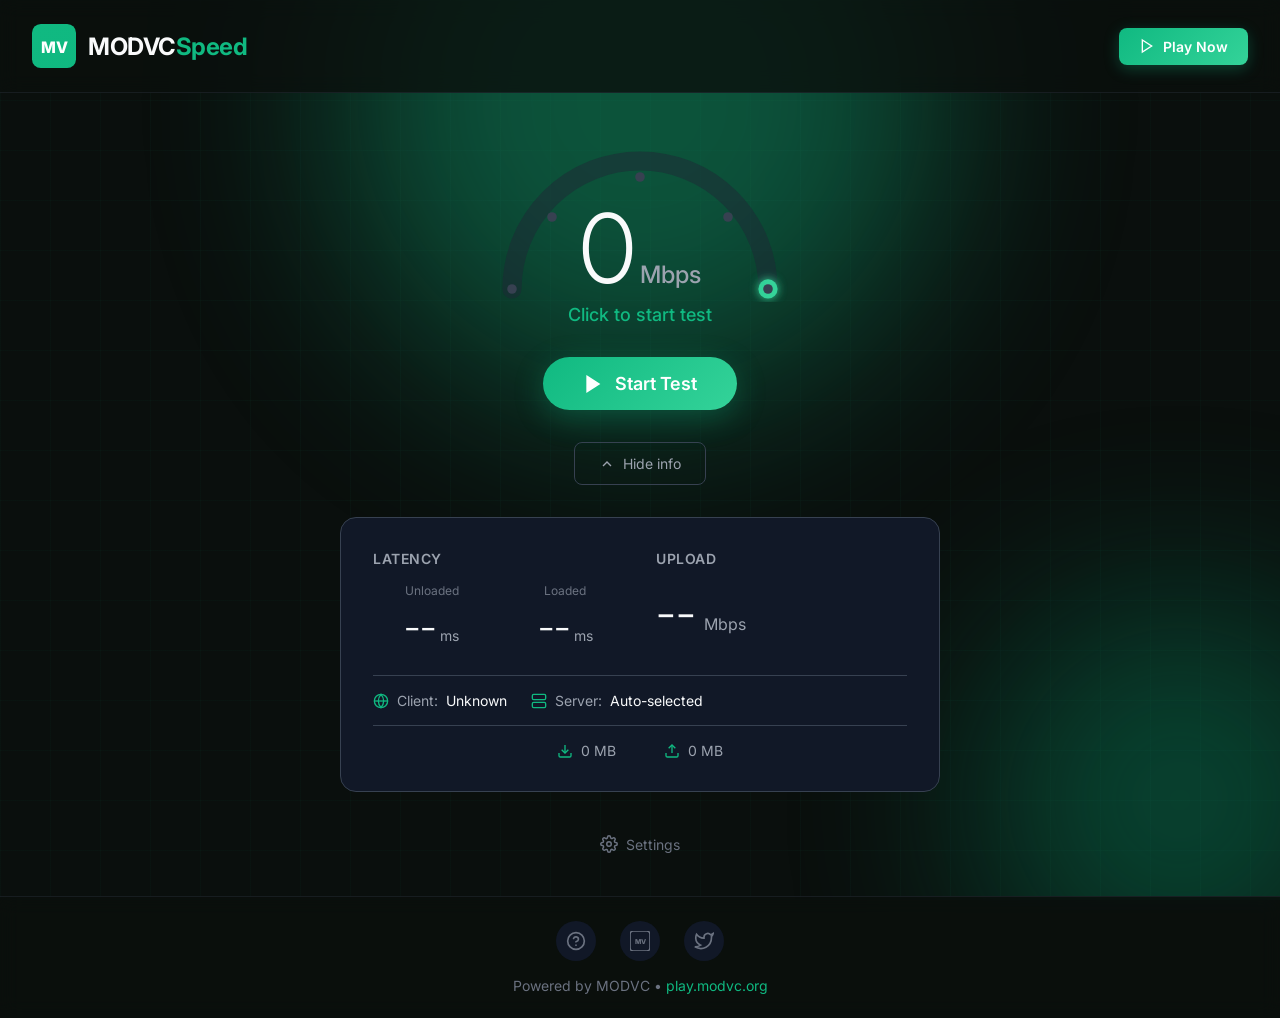
==== index.html @ 7a7d7f2e "Initial backup of my speedtest code" ====
<!DOCTYPE html>
<html lang="en">
<head>
    <meta charset="UTF-8">
    <meta name="viewport" content="width=device-width, initial-scale=1.0">
    <title>MODVC Speed Test - Test Your Internet Speed</title>
    <meta name="description" content="Test your internet speed instantly with MODVC Speed Test. Measure download, upload speeds and latency.">
    <link rel="preconnect" href="https://fonts.googleapis.com">
    <link rel="preconnect" href="https://fonts.gstatic.com" crossorigin>
    <link href="https://fonts.googleapis.com/css2?family=Inter:wght@300;400;500;600;700;800&display=swap" rel="stylesheet">
    <link rel="stylesheet" href="style.css">
    <link rel="icon" type="image/svg+xml" href="data:image/svg+xml,%3Csvg xmlns='http://www.w3.org/2000/svg' viewBox='0 0 100 100'%3E%3Crect fill='%2310B981' width='100' height='100' rx='20'/%3E%3Ctext x='50' y='65' font-family='Arial' font-size='40' font-weight='bold' fill='white' text-anchor='middle'%3EMV%3C/text%3E%3C/svg%3E">
</head>
<body>
    <div class="background-effects">
        <div class="glow glow-1"></div>
        <div class="glow glow-2"></div>
        <div class="grid-overlay"></div>
    </div>

    <header>
        <div class="logo">
            <svg class="logo-icon" viewBox="0 0 50 50" fill="none" xmlns="http://www.w3.org/2000/svg">
                <rect width="50" height="50" rx="10" fill="url(#logoGradient)"/>
                <text x="25" y="33" font-family="Inter, sans-serif" font-size="18" font-weight="800" fill="white" text-anchor="middle">MV</text>
                <defs>
                    <linearGradient id="logoGradient" x1="0" y1="0" x2="50" y2="50">
                        <stop offset="0%" stop-color="#10B981"/>
                        <stop offset="100%" stop-color="#059669"/>
                    </linearGradient>
                </defs>
            </svg>
            <span class="logo-text">MODVC<span class="logo-accent">Speed</span></span>
        </div>
        <nav>
            <a href="https://play.modvc.org" target="_blank" class="nav-link">
                <svg width="16" height="16" viewBox="0 0 24 24" fill="none" stroke="currentColor" stroke-width="2">
                    <polygon points="5 3 19 12 5 21 5 3"></polygon>
                </svg>
                Play Now
            </a>
        </nav>
    </header>

    <main>
        <div class="speedometer-container">
            <!-- Custom SVG Speedometer -->
            <svg class="speedometer" viewBox="0 0 200 120" xmlns="http://www.w3.org/2000/svg">
                <defs>
                    <linearGradient id="meterGradient" x1="0%" y1="0%" x2="100%" y2="0%">
                        <stop offset="0%" stop-color="#10B981" stop-opacity="0.3"/>
                        <stop offset="50%" stop-color="#10B981"/>
                        <stop offset="100%" stop-color="#34D399"/>
                    </linearGradient>
                    <filter id="glow">
                        <feGaussianBlur stdDeviation="3" result="coloredBlur"/>
                        <feMerge>
                            <feMergeNode in="coloredBlur"/>
                            <feMergeNode in="SourceGraphic"/>
                        </feMerge>
                    </filter>
                </defs>
                <!-- Background arc -->
                <path class="meter-bg" d="M 20 100 A 80 80 0 0 1 180 100" fill="none" stroke="#1f2937" stroke-width="12" stroke-linecap="round"/>
                <!-- Progress arc -->
                <path class="meter-progress" d="M 20 100 A 80 80 0 0 1 180 100" fill="none" stroke="url(#meterGradient)" stroke-width="12" stroke-linecap="round" stroke-dasharray="251.2" stroke-dashoffset="251.2" filter="url(#glow)"/>
                <!-- Speed indicator dots -->
                <g class="speed-dots">
                    <circle cx="20" cy="100" r="3" fill="#374151"/>
                    <circle cx="45" cy="55" r="3" fill="#374151"/>
                    <circle cx="100" cy="30" r="3" fill="#374151"/>
                    <circle cx="155" cy="55" r="3" fill="#374151"/>
                    <circle cx="180" cy="100" r="3" fill="#374151"/>
                </g>
            </svg>

            <!-- Speed Display -->
            <div class="speed-display">
                <div class="speed-value-container">
                    <span class="speed-value" id="speedValue">0</span>
                    <span class="speed-unit">Mbps</span>
                </div>
                <p class="speed-label" id="speedLabel">Click to start test</p>
            </div>
        </div>

        <!-- Start/Restart Button -->
        <button class="start-btn" id="startBtn">
            <svg class="start-icon" viewBox="0 0 24 24" fill="none" stroke="currentColor" stroke-width="2">
                <polygon points="5 3 19 12 5 21 5 3" fill="currentColor"></polygon>
            </svg>
            <svg class="restart-icon hidden" viewBox="0 0 24 24" fill="none" stroke="currentColor" stroke-width="2.5">
                <path d="M23 4v6h-6"></path>
                <path d="M20.49 15a9 9 0 1 1-2.12-9.36L23 10"></path>
            </svg>
            <span id="btnText">Start Test</span>
        </button>

        <!-- More Info Section (Hidden by default) -->
        <button class="more-info-btn" id="moreInfoBtn">
            <svg width="16" height="16" viewBox="0 0 24 24" fill="none" stroke="currentColor" stroke-width="2">
                <polyline points="6 9 12 15 18 9"></polyline>
            </svg>
            <span>Show more info</span>
        </button>

        <div class="extended-info hidden" id="extendedInfo">
            <div class="info-grid">
                <!-- Latency Section -->
                <div class="info-card">
                    <h3>Latency</h3>
                    <div class="latency-grid">
                        <div class="latency-item">
                            <span class="latency-label">Unloaded</span>
                            <div class="latency-value">
                                <span id="pingUnloaded">--</span>
                                <span class="unit">ms</span>
                            </div>
                        </div>
                        <div class="latency-item">
                            <span class="latency-label">Loaded</span>
                            <div class="latency-value">
                                <span id="pingLoaded">--</span>
                                <span class="unit">ms</span>
                            </div>
                        </div>
                    </div>
                </div>

                <!-- Upload Section -->
                <div class="info-card">
                    <h3>Upload</h3>
                    <div class="upload-display">
                        <span class="upload-value" id="uploadSpeed">--</span>
                        <span class="upload-unit">Mbps</span>
                    </div>
                </div>
            </div>

            <!-- Connection Info -->
            <div class="connection-info">
                <div class="connection-item">
                    <svg width="16" height="16" viewBox="0 0 24 24" fill="none" stroke="currentColor" stroke-width="2">
                        <circle cx="12" cy="12" r="10"></circle>
                        <line x1="2" y1="12" x2="22" y2="12"></line>
                        <path d="M12 2a15.3 15.3 0 0 1 4 10 15.3 15.3 0 0 1-4 10 15.3 15.3 0 0 1-4-10 15.3 15.3 0 0 1 4-10z"></path>
                    </svg>
                    <span>Client:</span>
                    <span id="clientLocation">Detecting...</span>
                </div>
                <div class="connection-item">
                    <svg width="16" height="16" viewBox="0 0 24 24" fill="none" stroke="currentColor" stroke-width="2">
                        <rect x="2" y="2" width="20" height="8" rx="2" ry="2"></rect>
                        <rect x="2" y="14" width="20" height="8" rx="2" ry="2"></rect>
                        <line x1="6" y1="6" x2="6.01" y2="6"></line>
                        <line x1="6" y1="18" x2="6.01" y2="18"></line>
                    </svg>
                    <span>Server:</span>
                    <span id="serverLocation">Auto-selected</span>
                </div>
            </div>

            <!-- Data Transferred -->
            <div class="data-transferred">
                <div class="data-item">
                    <svg width="16" height="16" viewBox="0 0 24 24" fill="none" stroke="currentColor" stroke-width="2">
                        <path d="M21 15v4a2 2 0 0 1-2 2H5a2 2 0 0 1-2-2v-4"></path>
                        <polyline points="7 10 12 15 17 10"></polyline>
                        <line x1="12" y1="15" x2="12" y2="3"></line>
                    </svg>
                    <span id="downloadData">0 MB</span>
                </div>
                <div class="data-item">
                    <svg width="16" height="16" viewBox="0 0 24 24" fill="none" stroke="currentColor" stroke-width="2">
                        <path d="M21 15v4a2 2 0 0 1-2 2H5a2 2 0 0 1-2-2v-4"></path>
                        <polyline points="17 8 12 3 7 8"></polyline>
                        <line x1="12" y1="3" x2="12" y2="15"></line>
                    </svg>
                    <span id="uploadData">0 MB</span>
                </div>
            </div>
        </div>

        <!-- Settings Button -->
        <button class="settings-btn" id="settingsBtn">
            <svg width="18" height="18" viewBox="0 0 24 24" fill="none" stroke="currentColor" stroke-width="2">
                <circle cx="12" cy="12" r="3"></circle>
                <path d="M19.4 15a1.65 1.65 0 0 0 .33 1.82l.06.06a2 2 0 0 1 0 2.83 2 2 0 0 1-2.83 0l-.06-.06a1.65 1.65 0 0 0-1.82-.33 1.65 1.65 0 0 0-1 1.51V21a2 2 0 0 1-2 2 2 2 0 0 1-2-2v-.09A1.65 1.65 0 0 0 9 19.4a1.65 1.65 0 0 0-1.82.33l-.06.06a2 2 0 0 1-2.83 0 2 2 0 0 1 0-2.83l.06-.06a1.65 1.65 0 0 0 .33-1.82 1.65 1.65 0 0 0-1.51-1H3a2 2 0 0 1-2-2 2 2 0 0 1 2-2h.09A1.65 1.65 0 0 0 4.6 9a1.65 1.65 0 0 0-.33-1.82l-.06-.06a2 2 0 0 1 0-2.83 2 2 0 0 1 2.83 0l.06.06a1.65 1.65 0 0 0 1.82.33H9a1.65 1.65 0 0 0 1-1.51V3a2 2 0 0 1 2-2 2 2 0 0 1 2 2v.09a1.65 1.65 0 0 0 1 1.51 1.65 1.65 0 0 0 1.82-.33l.06-.06a2 2 0 0 1 2.83 0 2 2 0 0 1 0 2.83l-.06.06a1.65 1.65 0 0 0-.33 1.82V9a1.65 1.65 0 0 0 1.51 1H21a2 2 0 0 1 2 2 2 2 0 0 1-2 2h-.09a1.65 1.65 0 0 0-1.51 1z"></path>
            </svg>
            Settings
        </button>

        <!-- Settings Modal -->
        <div class="modal-overlay hidden" id="settingsModal">
            <div class="modal">
                <div class="modal-header">
                    <h2>Settings</h2>
                    <button class="modal-close" id="closeSettings">
                        <svg width="20" height="20" viewBox="0 0 24 24" fill="none" stroke="currentColor" stroke-width="2">
                            <line x1="18" y1="6" x2="6" y2="18"></line>
                            <line x1="6" y1="6" x2="18" y2="18"></line>
                        </svg>
                    </button>
                </div>
                <div class="modal-content">
                    <div class="setting-group">
                        <label>Parallel connections</label>
                        <div class="input-row">
                            <div class="input-field">
                                <span>Min:</span>
                                <input type="number" id="connectionsMin" value="1" min="1" max="16">
                            </div>
                            <div class="input-field">
                                <span>Max:</span>
                                <input type="number" id="connectionsMax" value="8" min="1" max="16">
                            </div>
                        </div>
                    </div>
                    <div class="setting-group">
                        <label>Test duration (seconds)</label>
                        <div class="input-row">
                            <div class="input-field">
                                <span>Min:</span>
                                <input type="number" id="durationMin" value="5" min="1" max="60">
                            </div>
                            <div class="input-field">
                                <span>Max:</span>
                                <input type="number" id="durationMax" value="30" min="1" max="60">
                            </div>
                        </div>
                    </div>
                    <div class="setting-group checkboxes">
                        <label class="checkbox-label">
                            <input type="checkbox" id="measureLoaded">
                            <span class="checkmark"></span>
                            Measure loaded latency during upload
                        </label>
                        <label class="checkbox-label">
                            <input type="checkbox" id="showAllMetrics" checked>
                            <span class="checkmark"></span>
                            Always show all metrics
                        </label>
                        <label class="checkbox-label">
                            <input type="checkbox" id="saveConfig">
                            <span class="checkmark"></span>
                            Save config for this device
                        </label>
                    </div>
                    <div class="modal-actions">
                        <button class="btn-secondary" id="resetSettings">Reset</button>
                        <button class="btn-primary" id="saveSettings">Save</button>
                        <button class="btn-secondary" id="cancelSettings">Cancel</button>
                    </div>
                </div>
            </div>
        </div>
    </main>

    <footer>
        <div class="footer-links">
            <a href="#" class="footer-icon" title="Help">
                <svg width="20" height="20" viewBox="0 0 24 24" fill="currentColor">
                    <circle cx="12" cy="12" r="10" fill="none" stroke="currentColor" stroke-width="2"/>
                    <path d="M9.09 9a3 3 0 0 1 5.83 1c0 2-3 3-3 3" fill="none" stroke="currentColor" stroke-width="2" stroke-linecap="round"/>
                    <circle cx="12" cy="17" r="1"/>
                </svg>
            </a>
            <a href="https://play.modvc.org" target="_blank" class="footer-icon" title="MODVC">
                <svg width="20" height="20" viewBox="0 0 24 24" fill="currentColor">
                    <rect width="24" height="24" rx="4" fill="none" stroke="currentColor" stroke-width="2"/>
                    <text x="12" y="16" font-family="Inter, sans-serif" font-size="8" font-weight="800" fill="currentColor" text-anchor="middle">MV</text>
                </svg>
            </a>
            <a href="https://twitter.com" target="_blank" class="footer-icon" title="Twitter">
                <svg width="20" height="20" viewBox="0 0 24 24" fill="currentColor">
                    <path d="M23 3a10.9 10.9 0 0 1-3.14 1.53 4.48 4.48 0 0 0-7.86 3v1A10.66 10.66 0 0 1 3 4s-4 9 5 13a11.64 11.64 0 0 1-7 2c9 5 20 0 20-11.5a4.5 4.5 0 0 0-.08-.83A7.72 7.72 0 0 0 23 3z" fill="none" stroke="currentColor" stroke-width="2"/>
                </svg>
            </a>
        </div>
        <p class="footer-text">Powered by MODVC • <a href="https://play.modvc.org">play.modvc.org</a></p>
    </footer>

    <script src="speedtest.js"></script>
</body>
</html>
---- style.css ----
/* ===== CSS Variables ===== */
:root {
    --primary: #10B981;
    --primary-light: #34D399;
    --primary-dark: #059669;
    --primary-glow: rgba(16, 185, 129, 0.3);
    --bg-dark: #0a0f0d;
    --bg-card: #111827;
    --bg-card-hover: #1f2937;
    --text-primary: #f9fafb;
    --text-secondary: #9ca3af;
    --text-muted: #6b7280;
    --border: #374151;
    --success: #10B981;
    --warning: #f59e0b;
    --error: #ef4444;
    --gradient-primary: linear-gradient(135deg, var(--primary) 0%, var(--primary-light) 100%);
    --shadow-glow: 0 0 40px var(--primary-glow);
    --transition: 0.3s cubic-bezier(0.4, 0, 0.2, 1);
}

/* ===== Reset & Base ===== */
*, *::before, *::after {
    margin: 0;
    padding: 0;
    box-sizing: border-box;
}

html {
    font-size: 16px;
    scroll-behavior: smooth;
}

body {
    font-family: 'Inter', -apple-system, BlinkMacSystemFont, sans-serif;
    background: var(--bg-dark);
    color: var(--text-primary);
    min-height: 100vh;
    display: flex;
    flex-direction: column;
    overflow-x: hidden;
    position: relative;
}

/* ===== Background Effects ===== */
.background-effects {
    position: fixed;
    top: 0;
    left: 0;
    width: 100%;
    height: 100%;
    pointer-events: none;
    z-index: 0;
    overflow: hidden;
}

.glow {
    position: absolute;
    border-radius: 50%;
    filter: blur(100px);
    opacity: 0.4;
}

.glow-1 {
    width: 600px;
    height: 600px;
    background: var(--primary);
    top: -200px;
    left: 50%;
    transform: translateX(-50%);
    animation: pulse 8s ease-in-out infinite;
}

.glow-2 {
    width: 400px;
    height: 400px;
    background: var(--primary-dark);
    bottom: -100px;
    right: -100px;
    animation: pulse 10s ease-in-out infinite reverse;
}

.grid-overlay {
    position: absolute;
    top: 0;
    left: 0;
    width: 100%;
    height: 100%;
    background-image: 
        linear-gradient(rgba(16, 185, 129, 0.03) 1px, transparent 1px),
        linear-gradient(90deg, rgba(16, 185, 129, 0.03) 1px, transparent 1px);
    background-size: 50px 50px;
}

@keyframes pulse {
    0%, 100% { opacity: 0.3; transform: translateX(-50%) scale(1); }
    50% { opacity: 0.5; transform: translateX(-50%) scale(1.1); }
}

/* ===== Header ===== */
header {
    position: relative;
    z-index: 10;
    display: flex;
    justify-content: space-between;
    align-items: center;
    padding: 1.5rem 2rem;
    backdrop-filter: blur(10px);
    background: rgba(10, 15, 13, 0.8);
    border-bottom: 1px solid rgba(55, 65, 81, 0.3);
}

.logo {
    display: flex;
    align-items: center;
    gap: 0.75rem;
}

.logo-icon {
    width: 44px;
    height: 44px;
    transition: transform var(--transition);
}

.logo:hover .logo-icon {
    transform: rotate(-5deg) scale(1.05);
}

.logo-text {
    font-size: 1.5rem;
    font-weight: 700;
    color: var(--text-primary);
    letter-spacing: -0.5px;
}

.logo-accent {
    color: var(--primary);
}

nav {
    display: flex;
    gap: 1rem;
}

.nav-link {
    display: flex;
    align-items: center;
    gap: 0.5rem;
    padding: 0.625rem 1.25rem;
    background: var(--gradient-primary);
    color: white;
    text-decoration: none;
    border-radius: 8px;
    font-weight: 600;
    font-size: 0.875rem;
    transition: all var(--transition);
    box-shadow: 0 4px 15px var(--primary-glow);
}

.nav-link:hover {
    transform: translateY(-2px);
    box-shadow: 0 6px 25px var(--primary-glow);
}

/* ===== Main Content ===== */
main {
    flex: 1;
    display: flex;
    flex-direction: column;
    align-items: center;
    justify-content: center;
    padding: 2rem;
    position: relative;
    z-index: 5;
    gap: 2rem;
}

/* ===== Speedometer ===== */
.speedometer-container {
    position: relative;
    display: flex;
    flex-direction: column;
    align-items: center;
    justify-content: center;
}

.speedometer {
    width: 320px;
    height: 200px;
}

.meter-bg {
    opacity: 0.5;
}

.meter-progress {
    transition: stroke-dashoffset 0.5s ease-out;
}

.speed-display {
    position: absolute;
    top: 50%;
    left: 50%;
    transform: translate(-50%, -20%);
    text-align: center;
}

.speed-value-container {
    display: flex;
    align-items: baseline;
    justify-content: center;
    gap: 0.5rem;
}

.speed-value {
    font-size: 6rem;
    font-weight: 300;
    line-height: 1;
    color: var(--text-primary);
    letter-spacing: -4px;
    transition: all 0.3s ease;
}

.speed-value.testing {
    animation: number-glow 1s ease-in-out infinite;
}

@keyframes number-glow {
    0%, 100% { text-shadow: 0 0 20px var(--primary-glow); }
    50% { text-shadow: 0 0 40px var(--primary), 0 0 60px var(--primary-glow); }
}

.speed-unit {
    font-size: 1.5rem;
    font-weight: 500;
    color: var(--text-secondary);
}

.speed-label {
    margin-top: 0.5rem;
    font-size: 1.125rem;
    color: var(--primary);
    font-weight: 500;
}

/* ===== Buttons ===== */
.start-btn {
    display: flex;
    align-items: center;
    justify-content: center;
    gap: 0.75rem;
    padding: 1rem 2.5rem;
    background: var(--gradient-primary);
    color: white;
    border: none;
    border-radius: 50px;
    font-family: inherit;
    font-size: 1.125rem;
    font-weight: 600;
    cursor: pointer;
    transition: all var(--transition);
    box-shadow: 0 8px 30px var(--primary-glow);
    position: relative;
    overflow: hidden;
}

.start-btn::before {
    content: '';
    position: absolute;
    top: 0;
    left: -100%;
    width: 100%;
    height: 100%;
    background: linear-gradient(90deg, transparent, rgba(255,255,255,0.2), transparent);
    transition: left 0.5s ease;
}

.start-btn:hover::before {
    left: 100%;
}

.start-btn:hover {
    transform: translateY(-3px);
    box-shadow: 0 12px 40px var(--primary-glow);
}

.start-btn:active {
    transform: translateY(-1px);
}

.start-btn:disabled {
    opacity: 0.7;
    cursor: not-allowed;
    transform: none;
}

.start-icon, .restart-icon {
    width: 20px;
    height: 20px;
}

.restart-icon.spinning {
    animation: spin 1s linear infinite;
}

@keyframes spin {
    from { transform: rotate(0deg); }
    to { transform: rotate(360deg); }
}

.hidden {
    display: none !important;
}

/* ===== More Info Button ===== */
.more-info-btn {
    display: flex;
    align-items: center;
    gap: 0.5rem;
    padding: 0.75rem 1.5rem;
    background: transparent;
    color: var(--text-secondary);
    border: 1px solid var(--border);
    border-radius: 8px;
    font-family: inherit;
    font-size: 0.875rem;
    cursor: pointer;
    transition: all var(--transition);
}

.more-info-btn:hover {
    color: var(--text-primary);
    border-color: var(--primary);
    background: rgba(16, 185, 129, 0.1);
}

.more-info-btn svg {
    transition: transform var(--transition);
}

.more-info-btn.active svg {
    transform: rotate(180deg);
}

/* ===== Extended Info ===== */
.extended-info {
    width: 100%;
    max-width: 600px;
    padding: 2rem;
    background: var(--bg-card);
    border-radius: 16px;
    border: 1px solid var(--border);
    animation: slideDown 0.3s ease;
}

@keyframes slideDown {
    from { 
        opacity: 0;
        transform: translateY(-20px);
    }
    to {
        opacity: 1;
        transform: translateY(0);
    }
}

.info-grid {
    display: grid;
    grid-template-columns: 1fr 1fr;
    gap: 2rem;
    margin-bottom: 1.5rem;
}

.info-card h3 {
    font-size: 0.875rem;
    font-weight: 600;
    color: var(--text-secondary);
    text-transform: uppercase;
    letter-spacing: 0.5px;
    margin-bottom: 1rem;
}

.latency-grid {
    display: grid;
    grid-template-columns: 1fr 1fr;
    gap: 1rem;
}

.latency-item {
    text-align: center;
}

.latency-label {
    display: block;
    font-size: 0.75rem;
    color: var(--text-muted);
    margin-bottom: 0.25rem;
}

.latency-value {
    display: flex;
    align-items: baseline;
    justify-content: center;
    gap: 0.25rem;
}

.latency-value span:first-child {
    font-size: 2.5rem;
    font-weight: 300;
    color: var(--text-primary);
}

.latency-value .unit {
    font-size: 0.875rem;
    color: var(--text-secondary);
}

.upload-display {
    display: flex;
    align-items: baseline;
    gap: 0.5rem;
}

.upload-value {
    font-size: 3rem;
    font-weight: 300;
    color: var(--text-primary);
}

.upload-unit {
    font-size: 1rem;
    color: var(--text-secondary);
}

.connection-info {
    display: flex;
    flex-wrap: wrap;
    gap: 1.5rem;
    padding: 1rem 0;
    border-top: 1px solid var(--border);
    border-bottom: 1px solid var(--border);
    margin-bottom: 1rem;
}

.connection-item {
    display: flex;
    align-items: center;
    gap: 0.5rem;
    font-size: 0.875rem;
    color: var(--text-secondary);
}

.connection-item svg {
    color: var(--primary);
}

.connection-item span:last-child {
    color: var(--text-primary);
}

.data-transferred {
    display: flex;
    justify-content: center;
    gap: 3rem;
}

.data-item {
    display: flex;
    align-items: center;
    gap: 0.5rem;
    font-size: 0.875rem;
    color: var(--text-secondary);
}

.data-item svg {
    color: var(--primary);
}

/* ===== Settings Button ===== */
.settings-btn {
    display: flex;
    align-items: center;
    gap: 0.5rem;
    padding: 0.625rem 1rem;
    background: transparent;
    color: var(--text-muted);
    border: 1px solid transparent;
    border-radius: 6px;
    font-family: inherit;
    font-size: 0.875rem;
    cursor: pointer;
    transition: all var(--transition);
}

.settings-btn:hover {
    color: var(--text-primary);
    border-color: var(--border);
    background: var(--bg-card);
}

.settings-btn svg {
    transition: transform 0.5s ease;
}

.settings-btn:hover svg {
    transform: rotate(90deg);
}

/* ===== Modal ===== */
.modal-overlay {
    position: fixed;
    top: 0;
    left: 0;
    width: 100%;
    height: 100%;
    background: rgba(0, 0, 0, 0.8);
    backdrop-filter: blur(4px);
    display: flex;
    align-items: center;
    justify-content: center;
    z-index: 100;
    animation: fadeIn 0.2s ease;
}

@keyframes fadeIn {
    from { opacity: 0; }
    to { opacity: 1; }
}

.modal {
    background: var(--bg-card);
    border-radius: 16px;
    border: 1px solid var(--border);
    width: 90%;
    max-width: 480px;
    animation: scaleIn 0.2s ease;
    box-shadow: 0 25px 50px -12px rgba(0, 0, 0, 0.5);
}

@keyframes scaleIn {
    from { 
        opacity: 0;
        transform: scale(0.95);
    }
    to {
        opacity: 1;
        transform: scale(1);
    }
}

.modal-header {
    display: flex;
    justify-content: space-between;
    align-items: center;
    padding: 1.25rem 1.5rem;
    border-bottom: 1px solid var(--border);
}

.modal-header h2 {
    font-size: 1.125rem;
    font-weight: 600;
}

.modal-close {
    display: flex;
    align-items: center;
    justify-content: center;
    padding: 0.5rem;
    background: transparent;
    color: var(--text-muted);
    border: none;
    border-radius: 6px;
    cursor: pointer;
    transition: all var(--transition);
}

.modal-close:hover {
    background: var(--bg-card-hover);
    color: var(--text-primary);
}

.modal-content {
    padding: 1.5rem;
}

.setting-group {
    margin-bottom: 1.5rem;
}

.setting-group > label {
    display: block;
    font-size: 0.875rem;
    font-weight: 500;
    color: var(--text-secondary);
    margin-bottom: 0.75rem;
}

.input-row {
    display: grid;
    grid-template-columns: 1fr 1fr;
    gap: 1rem;
}

.input-field {
    display: flex;
    align-items: center;
    gap: 0.5rem;
    padding: 0.625rem 0.875rem;
    background: var(--bg-dark);
    border: 1px solid var(--border);
    border-radius: 8px;
}

.input-field span {
    font-size: 0.875rem;
    color: var(--text-muted);
}

.input-field input {
    width: 100%;
    background: transparent;
    border: none;
    color: var(--text-primary);
    font-family: inherit;
    font-size: 0.875rem;
    outline: none;
}

.input-field input:focus {
    color: var(--primary);
}

/* ===== Checkboxes ===== */
.checkboxes {
    display: flex;
    flex-direction: column;
    gap: 0.75rem;
}

.checkbox-label {
    display: flex;
    align-items: center;
    gap: 0.75rem;
    font-size: 0.875rem;
    color: var(--text-secondary);
    cursor: pointer;
    transition: color var(--transition);
}

.checkbox-label:hover {
    color: var(--text-primary);
}

.checkbox-label input[type="checkbox"] {
    display: none;
}

.checkmark {
    width: 18px;
    height: 18px;
    border: 2px solid var(--border);
    border-radius: 4px;
    display: flex;
    align-items: center;
    justify-content: center;
    transition: all var(--transition);
}

.checkbox-label input:checked + .checkmark {
    background: var(--primary);
    border-color: var(--primary);
}

.checkbox-label input:checked + .checkmark::after {
    content: '';
    width: 4px;
    height: 8px;
    border: solid white;
    border-width: 0 2px 2px 0;
    transform: rotate(45deg) translate(-1px, -1px);
}

/* ===== Modal Actions ===== */
.modal-actions {
    display: flex;
    gap: 0.75rem;
    justify-content: flex-end;
    margin-top: 1.5rem;
    padding-top: 1.5rem;
    border-top: 1px solid var(--border);
}

.btn-primary, .btn-secondary {
    padding: 0.625rem 1.25rem;
    border-radius: 8px;
    font-family: inherit;
    font-size: 0.875rem;
    font-weight: 500;
    cursor: pointer;
    transition: all var(--transition);
    border: 1px solid transparent;
}

.btn-primary {
    background: var(--gradient-primary);
    color: white;
    box-shadow: 0 4px 15px var(--primary-glow);
}

.btn-primary:hover {
    transform: translateY(-1px);
    box-shadow: 0 6px 20px var(--primary-glow);
}

.btn-secondary {
    background: transparent;
    color: var(--text-secondary);
    border-color: var(--border);
}

.btn-secondary:hover {
    background: var(--bg-card-hover);
    color: var(--text-primary);
}

/* ===== Footer ===== */
footer {
    position: relative;
    z-index: 10;
    padding: 1.5rem 2rem;
    text-align: center;
    border-top: 1px solid rgba(55, 65, 81, 0.3);
    background: rgba(10, 15, 13, 0.8);
    backdrop-filter: blur(10px);
}

.footer-links {
    display: flex;
    justify-content: center;
    gap: 1.5rem;
    margin-bottom: 1rem;
}

.footer-icon {
    display: flex;
    align-items: center;
    justify-content: center;
    width: 40px;
    height: 40px;
    background: var(--bg-card);
    color: var(--text-muted);
    border-radius: 50%;
    text-decoration: none;
    transition: all var(--transition);
}

.footer-icon:hover {
    background: var(--primary);
    color: white;
    transform: translateY(-2px);
    box-shadow: 0 4px 15px var(--primary-glow);
}

.footer-text {
    font-size: 0.875rem;
    color: var(--text-muted);
}

.footer-text a {
    color: var(--primary);
    text-decoration: none;
    transition: color var(--transition);
}

.footer-text a:hover {
    color: var(--primary-light);
}

/* ===== Responsive ===== */
@media (max-width: 768px) {
    header {
        padding: 1rem 1.5rem;
    }

    .logo-text {
        font-size: 1.25rem;
    }

    main {
        padding: 1.5rem;
    }

    .speedometer {
        width: 280px;
        height: 170px;
    }

    .speed-value {
        font-size: 4.5rem;
    }

    .speed-unit {
        font-size: 1.25rem;
    }

    .info-grid {
        grid-template-columns: 1fr;
        gap: 1.5rem;
    }

    .connection-info {
        flex-direction: column;
        gap: 0.75rem;
    }

    .data-transferred {
        gap: 2rem;
    }

    .input-row {
        grid-template-columns: 1fr;
    }

    .modal-actions {
        flex-wrap: wrap;
    }

    .modal-actions button {
        flex: 1;
        min-width: 100px;
    }
}

@media (max-width: 480px) {
    .speedometer {
        width: 240px;
        height: 150px;
    }

    .speed-value {
        font-size: 3.5rem;
    }

    .extended-info {
        padding: 1.25rem;
    }

    .latency-value span:first-child {
        font-size: 2rem;
    }

    .upload-value {
        font-size: 2.5rem;
    }
}

/* ===== Animations for Test States ===== */
.testing .meter-progress {
    animation: meter-wave 2s linear infinite;
}

@keyframes meter-wave {
    0% { filter: url(#glow) brightness(1); }
    50% { filter: url(#glow) brightness(1.3); }
    100% { filter: url(#glow) brightness(1); }
}
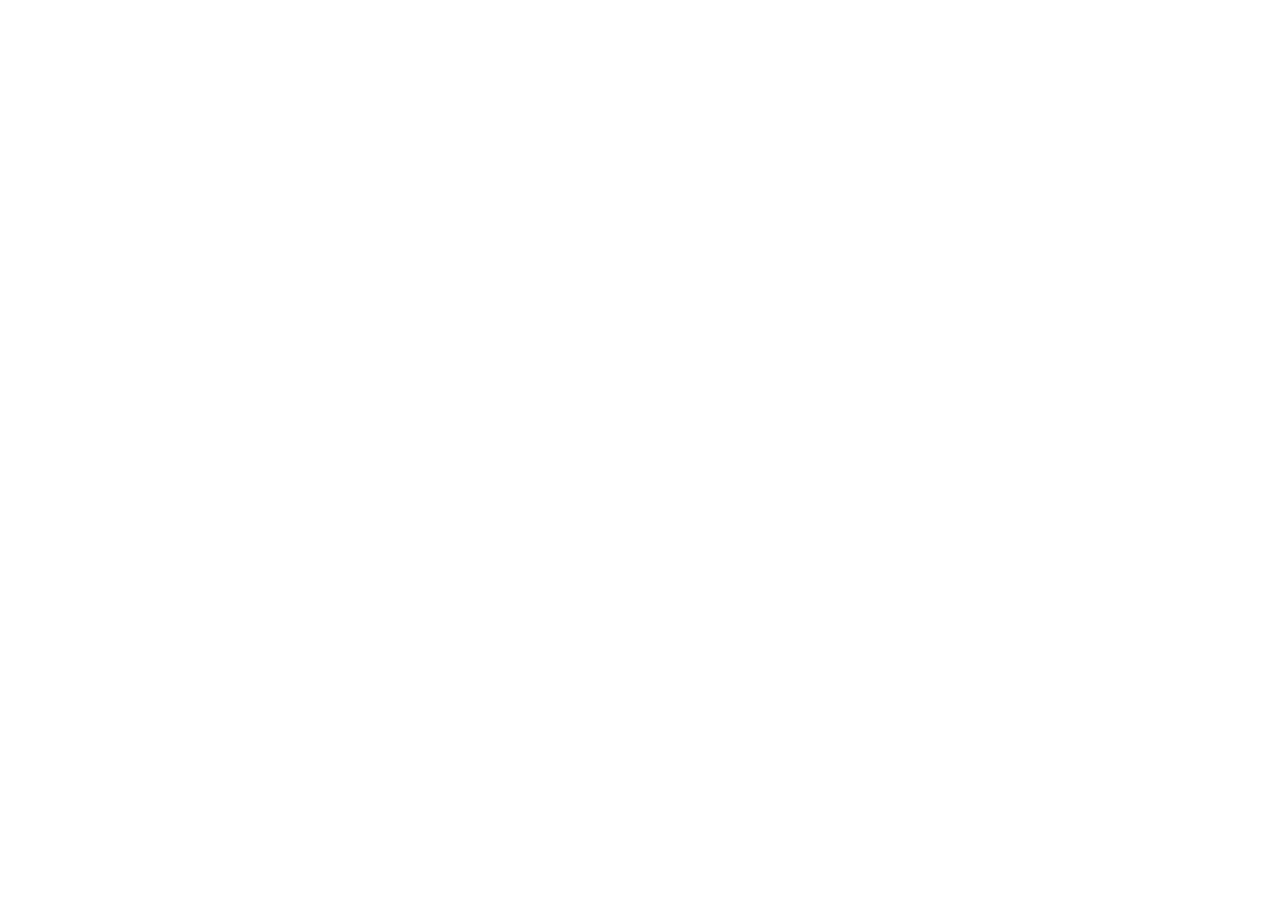
==== commit c8ec07ae: "Revise index.html for Mod Player enhancements Refactor HTML structure and update metadata for Mod Pl" ====
--- a/index.html
+++ b/index.html
@@ -1,285 +1,136 @@
-<!DOCTYPE html>
-<html lang="en">
+<!doctype html>
+<html lang="en" class="scroll-smooth">
+
 <head>
-    <meta charset="UTF-8">
-    <meta name="viewport" content="width=device-width, initial-scale=1.0">
-    <title>MODVC Speed Test - Test Your Internet Speed</title>
-    <meta name="description" content="Test your internet speed instantly with MODVC Speed Test. Measure download, upload speeds and latency.">
-    <link rel="preconnect" href="https://fonts.googleapis.com">
-    <link rel="preconnect" href="https://fonts.gstatic.com" crossorigin>
-    <link href="https://fonts.googleapis.com/css2?family=Inter:wght@300;400;500;600;700;800&display=swap" rel="stylesheet">
-    <link rel="stylesheet" href="style.css">
-    <link rel="icon" type="image/svg+xml" href="data:image/svg+xml,%3Csvg xmlns='http://www.w3.org/2000/svg' viewBox='0 0 100 100'%3E%3Crect fill='%2310B981' width='100' height='100' rx='20'/%3E%3Ctext x='50' y='65' font-family='Arial' font-size='40' font-weight='bold' fill='white' text-anchor='middle'%3EMV%3C/text%3E%3C/svg%3E">
+  <meta charset="UTF-8" />
+  <link rel="icon" type="image/svg+xml"
+    href="data:image/svg+xml,%3Csvg xmlns='http://www.w3.org/2000/svg' viewBox='0 0 120 120'%3E%3Cdefs%3E%3ClinearGradient id='iconGrad' x1='0%25' y1='0%25' x2='100%25' y2='100%25'%3E%3Cstop offset='0%25' stop-color='%234285F4' /%3E%3Cstop offset='50%25' stop-color='%2334A853' /%3E%3Cstop offset='100%25' stop-color='%23FBBC04' /%3E%3C/linearGradient%3E%3C/defs%3E%3Cg fill='url(%23iconGrad)'%3E%3Crect x='42' y='35' width='8' height='50' rx='4' /%3E%3Crect x='56' y='44' width='8' height='32' rx='4' /%3E%3Crect x='70' y='52' width='8' height='16' rx='4' /%3E%3C/g%3E%3C/svg%3E" />
+  <meta name="viewport" content="width=device-width, initial-scale=1.0" />
+  <link rel="preconnect" href="https://fonts.googleapis.com">
+  <link rel="preconnect" href="https://fonts.gstatic.com" crossorigin>
+  <link
+    href="https://fonts.googleapis.com/css2?family=Caveat:wght@700&family=Gochi+Hand&family=Patrick+Hand&family=Inter:wght@300;400;500;600;700&display=swap"
+    rel="stylesheet">
+  <link href="https://fonts.googleapis.com/icon?family=Material+Icons+Round" rel="stylesheet" />
+  <script src="https://cdn.tailwindcss.com?plugins=forms,typography"></script>
+  <script>
+    tailwind.config = {
+      darkMode: "class",
+      theme: {
+        extend: {
+          colors: {
+            "background-light": "#fdfdfd",
+            "background-dark": "#18181b",
+            "surface-light": "#f3f4f6",
+            "surface-dark": "#27272a",
+          }
+        }
+      }
+    };
+  </script>
+  <title>Mod Player - Ad-Free Offline Music Player for Android</title>
+  <meta name="description"
+    content="Mod Player is a lightweight, ad-free offline music player built for people who just want to listen to their music. Features a 10-band equalizer, custom themes, and gapless playback." />
+  <meta name="keywords"
+    content="Mod Player, ad-free music player, offline music player, Android music player, images apps, music player, 10-band equalizer, FLAC player Android, dark theme music player, Mod Player APK download, Android audio player, free music player" />
+  <meta name="author" content="ModVC" />
+  <meta name="robots" content="index, follow, max-image-preview:large, max-snippet:-1, max-video-preview:-1" />
+  <link rel="canonical" href="https://modvc.org/" />
+
+  <!-- Open Graph / Facebook -->
+  <meta property="og:type" content="website" />
+  <meta property="og:url" content="https://modvc.org/" />
+  <meta property="og:title" content="Mod Player - Ad-Free Offline Music Player" />
+  <meta property="og:description"
+    content="A lightweight, ad-free offline music player with a 10-band equalizer, custom themes, and no internet required. Download the APK for Android." />
+  <meta property="og:image" content="https://cdn.modvc.org/WhatsApp%20Image%202026-02-26%20at%2011.52.32.jpg" />
+  <meta property="og:image:secure_url"
+    content="https://cdn.modvc.org/WhatsApp%20Image%202026-02-26%20at%2011.52.32.jpg" />
+  <meta property="og:image:alt" content="Mod Player Now Playing Screen" />
+  <meta property="og:site_name" content="Mod Player" />
+
+  <!-- Twitter -->
+  <meta name="twitter:card" content="summary_large_image" />
+  <meta name="twitter:url" content="https://modvc.org/" />
+  <meta name="twitter:title" content="Mod Player - Ad-Free Offline Music Player" />
+  <meta name="twitter:description"
+    content="A lightweight, ad-free offline music player with a 10-band equalizer, custom themes, and no internet required. Download the APK for Android." />
+  <meta name="twitter:image" content="https://cdn.modvc.org/WhatsApp%20Image%202026-02-26%20at%2011.52.32.jpg" />
+  <meta name="twitter:image:alt" content="Mod Player Now Playing Screen" />
+
+  <!-- Schema.org JSON-LD -->
+  <script type="application/ld+json">
+    [
+      {
+        "@context": "https://schema.org",
+        "@type": "SoftwareApplication",
+        "name": "Mod Player",
+        "operatingSystem": "ANDROID",
+        "applicationCategory": "MultimediaApplication",
+        "offers": {
+          "@type": "Offer",
+          "price": "0",
+          "priceCurrency": "USD"
+        },
+        "description": "A lightweight, ad-free offline music player with a 10-band equalizer, custom themes, and no internet required.",
+        "image": "https://cdn.modvc.org/WhatsApp%20Image%202026-02-26%20at%2011.52.32.jpg",
+        "softwareVersion": "1.0",
+        "url": "https://modvc.org/",
+        "downloadUrl": "https://cdn.modvc.org/app-release.apk",
+        "author": {
+          "@type": "Organization",
+          "name": "ModVC"
+        },
+        "screenshot": [
+          "https://cdn.modvc.org/WhatsApp%20Image%202026-02-26%20at%2011.52.31.jpeg",
+          "https://cdn.modvc.org/WhatsApp%20Image%202026-02-26%20at%2011.52.32.jpg",
+          "https://cdn.modvc.org/WhatsApp%20Image%202026-02-26%20at%2011.52.34.jpeg"
+        ]
+      },
+      {
+        "@context": "https://schema.org",
+        "@type": "FAQPage",
+        "mainEntity": [
+          {
+            "@type": "Question",
+            "name": "Is Mod Player really free?",
+            "acceptedAnswer": {
+              "@type": "Answer",
+              "text": "Yes, completely free with no ads, no subscriptions, and no hidden costs. We believe music should be accessible to everyone."
+            }
+          },
+          {
+            "@type": "Question",
+            "name": "Does it work offline?",
+            "acceptedAnswer": {
+              "@type": "Answer",
+              "text": "Yes, Mod Player works completely offline. No internet connection is required. Your music stays on your device and plays without any network access."
+            }
+          }
+        ]
+      },
+      {
+        "@context": "https://schema.org",
+        "@type": "WebSite",
+        "name": "Mod Player",
+        "url": "https://modvc.org/"
+      }
+    ]
+    </script>
+  <!-- Google tag (gtag.js) -->
+  <script async src="https://www.googletagmanager.com/gtag/js?id=G-1GY9VS59GK"></script>
+  <script>
+    window.dataLayer = window.dataLayer || [];
+    function gtag() { dataLayer.push(arguments); }
+    gtag('js', new Date());
+
+    gtag('config', 'G-1GY9VS59GK');
+  </script>
 </head>
+
 <body>
-    <div class="background-effects">
-        <div class="glow glow-1"></div>
-        <div class="glow glow-2"></div>
-        <div class="grid-overlay"></div>
-    </div>
+  <div id="root"></div>
+  <script type="module" src="/src/main.tsx"></script>
+</body>
 
-    <header>
-        <div class="logo">
-            <svg class="logo-icon" viewBox="0 0 50 50" fill="none" xmlns="http://www.w3.org/2000/svg">
-                <rect width="50" height="50" rx="10" fill="url(#logoGradient)"/>
-                <text x="25" y="33" font-family="Inter, sans-serif" font-size="18" font-weight="800" fill="white" text-anchor="middle">MV</text>
-                <defs>
-                    <linearGradient id="logoGradient" x1="0" y1="0" x2="50" y2="50">
-                        <stop offset="0%" stop-color="#10B981"/>
-                        <stop offset="100%" stop-color="#059669"/>
-                    </linearGradient>
-                </defs>
-            </svg>
-            <span class="logo-text">MODVC<span class="logo-accent">Speed</span></span>
-        </div>
-        <nav>
-            <a href="https://play.modvc.org" target="_blank" class="nav-link">
-                <svg width="16" height="16" viewBox="0 0 24 24" fill="none" stroke="currentColor" stroke-width="2">
-                    <polygon points="5 3 19 12 5 21 5 3"></polygon>
-                </svg>
-                Play Now
-            </a>
-        </nav>
-    </header>
-
-    <main>
-        <div class="speedometer-container">
-            <!-- Custom SVG Speedometer -->
-            <svg class="speedometer" viewBox="0 0 200 120" xmlns="http://www.w3.org/2000/svg">
-                <defs>
-                    <linearGradient id="meterGradient" x1="0%" y1="0%" x2="100%" y2="0%">
-                        <stop offset="0%" stop-color="#10B981" stop-opacity="0.3"/>
-                        <stop offset="50%" stop-color="#10B981"/>
-                        <stop offset="100%" stop-color="#34D399"/>
-                    </linearGradient>
-                    <filter id="glow">
-                        <feGaussianBlur stdDeviation="3" result="coloredBlur"/>
-                        <feMerge>
-                            <feMergeNode in="coloredBlur"/>
-                            <feMergeNode in="SourceGraphic"/>
-                        </feMerge>
-                    </filter>
-                </defs>
-                <!-- Background arc -->
-                <path class="meter-bg" d="M 20 100 A 80 80 0 0 1 180 100" fill="none" stroke="#1f2937" stroke-width="12" stroke-linecap="round"/>
-                <!-- Progress arc -->
-                <path class="meter-progress" d="M 20 100 A 80 80 0 0 1 180 100" fill="none" stroke="url(#meterGradient)" stroke-width="12" stroke-linecap="round" stroke-dasharray="251.2" stroke-dashoffset="251.2" filter="url(#glow)"/>
-                <!-- Speed indicator dots -->
-                <g class="speed-dots">
-                    <circle cx="20" cy="100" r="3" fill="#374151"/>
-                    <circle cx="45" cy="55" r="3" fill="#374151"/>
-                    <circle cx="100" cy="30" r="3" fill="#374151"/>
-                    <circle cx="155" cy="55" r="3" fill="#374151"/>
-                    <circle cx="180" cy="100" r="3" fill="#374151"/>
-                </g>
-            </svg>
-
-            <!-- Speed Display -->
-            <div class="speed-display">
-                <div class="speed-value-container">
-                    <span class="speed-value" id="speedValue">0</span>
-                    <span class="speed-unit">Mbps</span>
-                </div>
-                <p class="speed-label" id="speedLabel">Click to start test</p>
-            </div>
-        </div>
-
-        <!-- Start/Restart Button -->
-        <button class="start-btn" id="startBtn">
-            <svg class="start-icon" viewBox="0 0 24 24" fill="none" stroke="currentColor" stroke-width="2">
-                <polygon points="5 3 19 12 5 21 5 3" fill="currentColor"></polygon>
-            </svg>
-            <svg class="restart-icon hidden" viewBox="0 0 24 24" fill="none" stroke="currentColor" stroke-width="2.5">
-                <path d="M23 4v6h-6"></path>
-                <path d="M20.49 15a9 9 0 1 1-2.12-9.36L23 10"></path>
-            </svg>
-            <span id="btnText">Start Test</span>
-        </button>
-
-        <!-- More Info Section (Hidden by default) -->
-        <button class="more-info-btn" id="moreInfoBtn">
-            <svg width="16" height="16" viewBox="0 0 24 24" fill="none" stroke="currentColor" stroke-width="2">
-                <polyline points="6 9 12 15 18 9"></polyline>
-            </svg>
-            <span>Show more info</span>
-        </button>
-
-        <div class="extended-info hidden" id="extendedInfo">
-            <div class="info-grid">
-                <!-- Latency Section -->
-                <div class="info-card">
-                    <h3>Latency</h3>
-                    <div class="latency-grid">
-                        <div class="latency-item">
-                            <span class="latency-label">Unloaded</span>
-                            <div class="latency-value">
-                                <span id="pingUnloaded">--</span>
-                                <span class="unit">ms</span>
-                            </div>
-                        </div>
-                        <div class="latency-item">
-                            <span class="latency-label">Loaded</span>
-                            <div class="latency-value">
-                                <span id="pingLoaded">--</span>
-                                <span class="unit">ms</span>
-                            </div>
-                        </div>
-                    </div>
-                </div>
-
-                <!-- Upload Section -->
-                <div class="info-card">
-                    <h3>Upload</h3>
-                    <div class="upload-display">
-                        <span class="upload-value" id="uploadSpeed">--</span>
-                        <span class="upload-unit">Mbps</span>
-                    </div>
-                </div>
-            </div>
-
-            <!-- Connection Info -->
-            <div class="connection-info">
-                <div class="connection-item">
-                    <svg width="16" height="16" viewBox="0 0 24 24" fill="none" stroke="currentColor" stroke-width="2">
-                        <circle cx="12" cy="12" r="10"></circle>
-                        <line x1="2" y1="12" x2="22" y2="12"></line>
-                        <path d="M12 2a15.3 15.3 0 0 1 4 10 15.3 15.3 0 0 1-4 10 15.3 15.3 0 0 1-4-10 15.3 15.3 0 0 1 4-10z"></path>
-                    </svg>
-                    <span>Client:</span>
-                    <span id="clientLocation">Detecting...</span>
-                </div>
-                <div class="connection-item">
-                    <svg width="16" height="16" viewBox="0 0 24 24" fill="none" stroke="currentColor" stroke-width="2">
-                        <rect x="2" y="2" width="20" height="8" rx="2" ry="2"></rect>
-                        <rect x="2" y="14" width="20" height="8" rx="2" ry="2"></rect>
-                        <line x1="6" y1="6" x2="6.01" y2="6"></line>
-                        <line x1="6" y1="18" x2="6.01" y2="18"></line>
-                    </svg>
-                    <span>Server:</span>
-                    <span id="serverLocation">Auto-selected</span>
-                </div>
-            </div>
-
-            <!-- Data Transferred -->
-            <div class="data-transferred">
-                <div class="data-item">
-                    <svg width="16" height="16" viewBox="0 0 24 24" fill="none" stroke="currentColor" stroke-width="2">
-                        <path d="M21 15v4a2 2 0 0 1-2 2H5a2 2 0 0 1-2-2v-4"></path>
-                        <polyline points="7 10 12 15 17 10"></polyline>
-                        <line x1="12" y1="15" x2="12" y2="3"></line>
-                    </svg>
-                    <span id="downloadData">0 MB</span>
-                </div>
-                <div class="data-item">
-                    <svg width="16" height="16" viewBox="0 0 24 24" fill="none" stroke="currentColor" stroke-width="2">
-                        <path d="M21 15v4a2 2 0 0 1-2 2H5a2 2 0 0 1-2-2v-4"></path>
-                        <polyline points="17 8 12 3 7 8"></polyline>
-                        <line x1="12" y1="3" x2="12" y2="15"></line>
-                    </svg>
-                    <span id="uploadData">0 MB</span>
-                </div>
-            </div>
-        </div>
-
-        <!-- Settings Button -->
-        <button class="settings-btn" id="settingsBtn">
-            <svg width="18" height="18" viewBox="0 0 24 24" fill="none" stroke="currentColor" stroke-width="2">
-                <circle cx="12" cy="12" r="3"></circle>
-                <path d="M19.4 15a1.65 1.65 0 0 0 .33 1.82l.06.06a2 2 0 0 1 0 2.83 2 2 0 0 1-2.83 0l-.06-.06a1.65 1.65 0 0 0-1.82-.33 1.65 1.65 0 0 0-1 1.51V21a2 2 0 0 1-2 2 2 2 0 0 1-2-2v-.09A1.65 1.65 0 0 0 9 19.4a1.65 1.65 0 0 0-1.82.33l-.06.06a2 2 0 0 1-2.83 0 2 2 0 0 1 0-2.83l.06-.06a1.65 1.65 0 0 0 .33-1.82 1.65 1.65 0 0 0-1.51-1H3a2 2 0 0 1-2-2 2 2 0 0 1 2-2h.09A1.65 1.65 0 0 0 4.6 9a1.65 1.65 0 0 0-.33-1.82l-.06-.06a2 2 0 0 1 0-2.83 2 2 0 0 1 2.83 0l.06.06a1.65 1.65 0 0 0 1.82.33H9a1.65 1.65 0 0 0 1-1.51V3a2 2 0 0 1 2-2 2 2 0 0 1 2 2v.09a1.65 1.65 0 0 0 1 1.51 1.65 1.65 0 0 0 1.82-.33l.06-.06a2 2 0 0 1 2.83 0 2 2 0 0 1 0 2.83l-.06.06a1.65 1.65 0 0 0-.33 1.82V9a1.65 1.65 0 0 0 1.51 1H21a2 2 0 0 1 2 2 2 2 0 0 1-2 2h-.09a1.65 1.65 0 0 0-1.51 1z"></path>
-            </svg>
-            Settings
-        </button>
-
-        <!-- Settings Modal -->
-        <div class="modal-overlay hidden" id="settingsModal">
-            <div class="modal">
-                <div class="modal-header">
-                    <h2>Settings</h2>
-                    <button class="modal-close" id="closeSettings">
-                        <svg width="20" height="20" viewBox="0 0 24 24" fill="none" stroke="currentColor" stroke-width="2">
-                            <line x1="18" y1="6" x2="6" y2="18"></line>
-                            <line x1="6" y1="6" x2="18" y2="18"></line>
-                        </svg>
-                    </button>
-                </div>
-                <div class="modal-content">
-                    <div class="setting-group">
-                        <label>Parallel connections</label>
-                        <div class="input-row">
-                            <div class="input-field">
-                                <span>Min:</span>
-                                <input type="number" id="connectionsMin" value="1" min="1" max="16">
-                            </div>
-                            <div class="input-field">
-                                <span>Max:</span>
-                                <input type="number" id="connectionsMax" value="8" min="1" max="16">
-                            </div>
-                        </div>
-                    </div>
-                    <div class="setting-group">
-                        <label>Test duration (seconds)</label>
-                        <div class="input-row">
-                            <div class="input-field">
-                                <span>Min:</span>
-                                <input type="number" id="durationMin" value="5" min="1" max="60">
-                            </div>
-                            <div class="input-field">
-                                <span>Max:</span>
-                                <input type="number" id="durationMax" value="30" min="1" max="60">
-                            </div>
-                        </div>
-                    </div>
-                    <div class="setting-group checkboxes">
-                        <label class="checkbox-label">
-                            <input type="checkbox" id="measureLoaded">
-                            <span class="checkmark"></span>
-                            Measure loaded latency during upload
-                        </label>
-                        <label class="checkbox-label">
-                            <input type="checkbox" id="showAllMetrics" checked>
-                            <span class="checkmark"></span>
-                            Always show all metrics
-                        </label>
-                        <label class="checkbox-label">
-                            <input type="checkbox" id="saveConfig">
-                            <span class="checkmark"></span>
-                            Save config for this device
-                        </label>
-                    </div>
-                    <div class="modal-actions">
-                        <button class="btn-secondary" id="resetSettings">Reset</button>
-                        <button class="btn-primary" id="saveSettings">Save</button>
-                        <button class="btn-secondary" id="cancelSettings">Cancel</button>
-                    </div>
-                </div>
-            </div>
-        </div>
-    </main>
-
-    <footer>
-        <div class="footer-links">
-            <a href="#" class="footer-icon" title="Help">
-                <svg width="20" height="20" viewBox="0 0 24 24" fill="currentColor">
-                    <circle cx="12" cy="12" r="10" fill="none" stroke="currentColor" stroke-width="2"/>
-                    <path d="M9.09 9a3 3 0 0 1 5.83 1c0 2-3 3-3 3" fill="none" stroke="currentColor" stroke-width="2" stroke-linecap="round"/>
-                    <circle cx="12" cy="17" r="1"/>
-                </svg>
-            </a>
-            <a href="https://play.modvc.org" target="_blank" class="footer-icon" title="MODVC">
-                <svg width="20" height="20" viewBox="0 0 24 24" fill="currentColor">
-                    <rect width="24" height="24" rx="4" fill="none" stroke="currentColor" stroke-width="2"/>
-                    <text x="12" y="16" font-family="Inter, sans-serif" font-size="8" font-weight="800" fill="currentColor" text-anchor="middle">MV</text>
-                </svg>
-            </a>
-            <a href="https://twitter.com" target="_blank" class="footer-icon" title="Twitter">
-                <svg width="20" height="20" viewBox="0 0 24 24" fill="currentColor">
-                    <path d="M23 3a10.9 10.9 0 0 1-3.14 1.53 4.48 4.48 0 0 0-7.86 3v1A10.66 10.66 0 0 1 3 4s-4 9 5 13a11.64 11.64 0 0 1-7 2c9 5 20 0 20-11.5a4.5 4.5 0 0 0-.08-.83A7.72 7.72 0 0 0 23 3z" fill="none" stroke="currentColor" stroke-width="2"/>
-                </svg>
-            </a>
-        </div>
-        <p class="footer-text">Powered by MODVC • <a href="https://play.modvc.org">play.modvc.org</a></p>
-    </footer>
-
-    <script src="speedtest.js"></script>
-</body>
 </html>
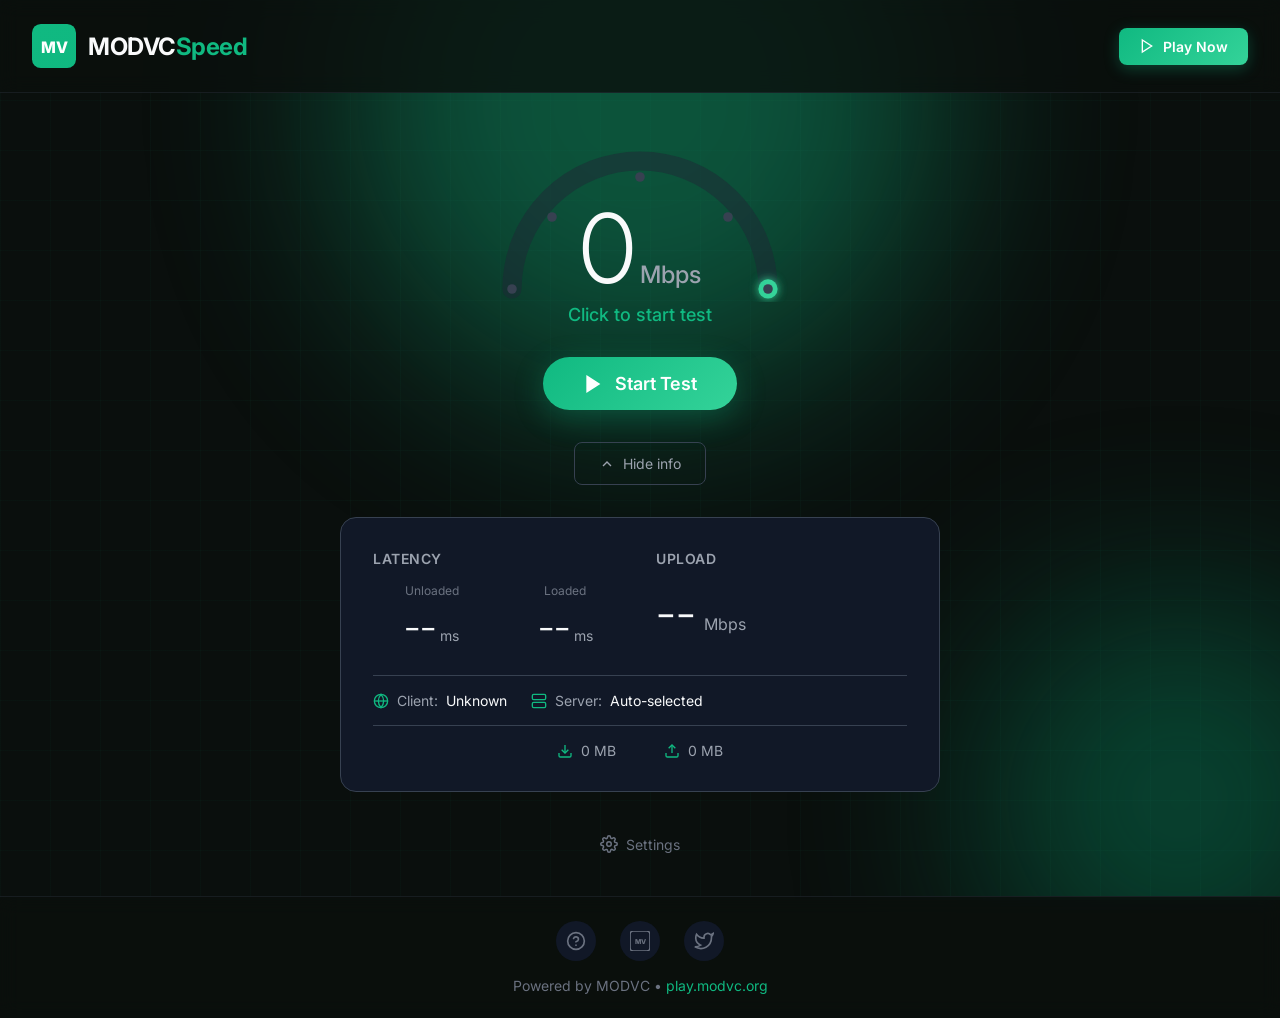
==== commit 237be105: "Revise index.html for MODVC Speed Test Updated the HTML structure and content for the MODVC Speed Te" ====
--- a/index.html
+++ b/index.html
@@ -1,136 +1,285 @@
-<!doctype html>
-<html lang="en" class="scroll-smooth">
-
+<!DOCTYPE html>
+<html lang="en">
 <head>
-  <meta charset="UTF-8" />
-  <link rel="icon" type="image/svg+xml"
-    href="data:image/svg+xml,%3Csvg xmlns='http://www.w3.org/2000/svg' viewBox='0 0 120 120'%3E%3Cdefs%3E%3ClinearGradient id='iconGrad' x1='0%25' y1='0%25' x2='100%25' y2='100%25'%3E%3Cstop offset='0%25' stop-color='%234285F4' /%3E%3Cstop offset='50%25' stop-color='%2334A853' /%3E%3Cstop offset='100%25' stop-color='%23FBBC04' /%3E%3C/linearGradient%3E%3C/defs%3E%3Cg fill='url(%23iconGrad)'%3E%3Crect x='42' y='35' width='8' height='50' rx='4' /%3E%3Crect x='56' y='44' width='8' height='32' rx='4' /%3E%3Crect x='70' y='52' width='8' height='16' rx='4' /%3E%3C/g%3E%3C/svg%3E" />
-  <meta name="viewport" content="width=device-width, initial-scale=1.0" />
-  <link rel="preconnect" href="https://fonts.googleapis.com">
-  <link rel="preconnect" href="https://fonts.gstatic.com" crossorigin>
-  <link
-    href="https://fonts.googleapis.com/css2?family=Caveat:wght@700&family=Gochi+Hand&family=Patrick+Hand&family=Inter:wght@300;400;500;600;700&display=swap"
-    rel="stylesheet">
-  <link href="https://fonts.googleapis.com/icon?family=Material+Icons+Round" rel="stylesheet" />
-  <script src="https://cdn.tailwindcss.com?plugins=forms,typography"></script>
-  <script>
-    tailwind.config = {
-      darkMode: "class",
-      theme: {
-        extend: {
-          colors: {
-            "background-light": "#fdfdfd",
-            "background-dark": "#18181b",
-            "surface-light": "#f3f4f6",
-            "surface-dark": "#27272a",
-          }
-        }
-      }
-    };
-  </script>
-  <title>Mod Player - Ad-Free Offline Music Player for Android</title>
-  <meta name="description"
-    content="Mod Player is a lightweight, ad-free offline music player built for people who just want to listen to their music. Features a 10-band equalizer, custom themes, and gapless playback." />
-  <meta name="keywords"
-    content="Mod Player, ad-free music player, offline music player, Android music player, images apps, music player, 10-band equalizer, FLAC player Android, dark theme music player, Mod Player APK download, Android audio player, free music player" />
-  <meta name="author" content="ModVC" />
-  <meta name="robots" content="index, follow, max-image-preview:large, max-snippet:-1, max-video-preview:-1" />
-  <link rel="canonical" href="https://modvc.org/" />
-
-  <!-- Open Graph / Facebook -->
-  <meta property="og:type" content="website" />
-  <meta property="og:url" content="https://modvc.org/" />
-  <meta property="og:title" content="Mod Player - Ad-Free Offline Music Player" />
-  <meta property="og:description"
-    content="A lightweight, ad-free offline music player with a 10-band equalizer, custom themes, and no internet required. Download the APK for Android." />
-  <meta property="og:image" content="https://cdn.modvc.org/WhatsApp%20Image%202026-02-26%20at%2011.52.32.jpg" />
-  <meta property="og:image:secure_url"
-    content="https://cdn.modvc.org/WhatsApp%20Image%202026-02-26%20at%2011.52.32.jpg" />
-  <meta property="og:image:alt" content="Mod Player Now Playing Screen" />
-  <meta property="og:site_name" content="Mod Player" />
-
-  <!-- Twitter -->
-  <meta name="twitter:card" content="summary_large_image" />
-  <meta name="twitter:url" content="https://modvc.org/" />
-  <meta name="twitter:title" content="Mod Player - Ad-Free Offline Music Player" />
-  <meta name="twitter:description"
-    content="A lightweight, ad-free offline music player with a 10-band equalizer, custom themes, and no internet required. Download the APK for Android." />
-  <meta name="twitter:image" content="https://cdn.modvc.org/WhatsApp%20Image%202026-02-26%20at%2011.52.32.jpg" />
-  <meta name="twitter:image:alt" content="Mod Player Now Playing Screen" />
-
-  <!-- Schema.org JSON-LD -->
-  <script type="application/ld+json">
-    [
-      {
-        "@context": "https://schema.org",
-        "@type": "SoftwareApplication",
-        "name": "Mod Player",
-        "operatingSystem": "ANDROID",
-        "applicationCategory": "MultimediaApplication",
-        "offers": {
-          "@type": "Offer",
-          "price": "0",
-          "priceCurrency": "USD"
-        },
-        "description": "A lightweight, ad-free offline music player with a 10-band equalizer, custom themes, and no internet required.",
-        "image": "https://cdn.modvc.org/WhatsApp%20Image%202026-02-26%20at%2011.52.32.jpg",
-        "softwareVersion": "1.0",
-        "url": "https://modvc.org/",
-        "downloadUrl": "https://cdn.modvc.org/app-release.apk",
-        "author": {
-          "@type": "Organization",
-          "name": "ModVC"
-        },
-        "screenshot": [
-          "https://cdn.modvc.org/WhatsApp%20Image%202026-02-26%20at%2011.52.31.jpeg",
-          "https://cdn.modvc.org/WhatsApp%20Image%202026-02-26%20at%2011.52.32.jpg",
-          "https://cdn.modvc.org/WhatsApp%20Image%202026-02-26%20at%2011.52.34.jpeg"
-        ]
-      },
-      {
-        "@context": "https://schema.org",
-        "@type": "FAQPage",
-        "mainEntity": [
-          {
-            "@type": "Question",
-            "name": "Is Mod Player really free?",
-            "acceptedAnswer": {
-              "@type": "Answer",
-              "text": "Yes, completely free with no ads, no subscriptions, and no hidden costs. We believe music should be accessible to everyone."
-            }
-          },
-          {
-            "@type": "Question",
-            "name": "Does it work offline?",
-            "acceptedAnswer": {
-              "@type": "Answer",
-              "text": "Yes, Mod Player works completely offline. No internet connection is required. Your music stays on your device and plays without any network access."
-            }
-          }
-        ]
-      },
-      {
-        "@context": "https://schema.org",
-        "@type": "WebSite",
-        "name": "Mod Player",
-        "url": "https://modvc.org/"
-      }
-    ]
-    </script>
-  <!-- Google tag (gtag.js) -->
-  <script async src="https://www.googletagmanager.com/gtag/js?id=G-1GY9VS59GK"></script>
-  <script>
-    window.dataLayer = window.dataLayer || [];
-    function gtag() { dataLayer.push(arguments); }
-    gtag('js', new Date());
-
-    gtag('config', 'G-1GY9VS59GK');
-  </script>
+    <meta charset="UTF-8">
+    <meta name="viewport" content="width=device-width, initial-scale=1.0">
+    <title>MODVC Speed Test - Test Your Internet Speed</title>
+    <meta name="description" content="Test your internet speed instantly with MODVC Speed Test. Measure download, upload speeds and latency.">
+    <link rel="preconnect" href="https://fonts.googleapis.com">
+    <link rel="preconnect" href="https://fonts.gstatic.com" crossorigin>
+    <link href="https://fonts.googleapis.com/css2?family=Inter:wght@300;400;500;600;700;800&display=swap" rel="stylesheet">
+    <link rel="stylesheet" href="style.css">
+    <link rel="icon" type="image/svg+xml" href="data:image/svg+xml,%3Csvg xmlns='http://www.w3.org/2000/svg' viewBox='0 0 100 100'%3E%3Crect fill='%2310B981' width='100' height='100' rx='20'/%3E%3Ctext x='50' y='65' font-family='Arial' font-size='40' font-weight='bold' fill='white' text-anchor='middle'%3EMV%3C/text%3E%3C/svg%3E">
 </head>
-
 <body>
-  <div id="root"></div>
-  <script type="module" src="/src/main.tsx"></script>
+    <div class="background-effects">
+        <div class="glow glow-1"></div>
+        <div class="glow glow-2"></div>
+        <div class="grid-overlay"></div>
+    </div>
+
+    <header>
+        <div class="logo">
+            <svg class="logo-icon" viewBox="0 0 50 50" fill="none" xmlns="http://www.w3.org/2000/svg">
+                <rect width="50" height="50" rx="10" fill="url(#logoGradient)"/>
+                <text x="25" y="33" font-family="Inter, sans-serif" font-size="18" font-weight="800" fill="white" text-anchor="middle">MV</text>
+                <defs>
+                    <linearGradient id="logoGradient" x1="0" y1="0" x2="50" y2="50">
+                        <stop offset="0%" stop-color="#10B981"/>
+                        <stop offset="100%" stop-color="#059669"/>
+                    </linearGradient>
+                </defs>
+            </svg>
+            <span class="logo-text">MODVC<span class="logo-accent">Speed</span></span>
+        </div>
+        <nav>
+            <a href="https://play.modvc.org" target="_blank" class="nav-link">
+                <svg width="16" height="16" viewBox="0 0 24 24" fill="none" stroke="currentColor" stroke-width="2">
+                    <polygon points="5 3 19 12 5 21 5 3"></polygon>
+                </svg>
+                Play Now
+            </a>
+        </nav>
+    </header>
+
+    <main>
+        <div class="speedometer-container">
+            <!-- Custom SVG Speedometer -->
+            <svg class="speedometer" viewBox="0 0 200 120" xmlns="http://www.w3.org/2000/svg">
+                <defs>
+                    <linearGradient id="meterGradient" x1="0%" y1="0%" x2="100%" y2="0%">
+                        <stop offset="0%" stop-color="#10B981" stop-opacity="0.3"/>
+                        <stop offset="50%" stop-color="#10B981"/>
+                        <stop offset="100%" stop-color="#34D399"/>
+                    </linearGradient>
+                    <filter id="glow">
+                        <feGaussianBlur stdDeviation="3" result="coloredBlur"/>
+                        <feMerge>
+                            <feMergeNode in="coloredBlur"/>
+                            <feMergeNode in="SourceGraphic"/>
+                        </feMerge>
+                    </filter>
+                </defs>
+                <!-- Background arc -->
+                <path class="meter-bg" d="M 20 100 A 80 80 0 0 1 180 100" fill="none" stroke="#1f2937" stroke-width="12" stroke-linecap="round"/>
+                <!-- Progress arc -->
+                <path class="meter-progress" d="M 20 100 A 80 80 0 0 1 180 100" fill="none" stroke="url(#meterGradient)" stroke-width="12" stroke-linecap="round" stroke-dasharray="251.2" stroke-dashoffset="251.2" filter="url(#glow)"/>
+                <!-- Speed indicator dots -->
+                <g class="speed-dots">
+                    <circle cx="20" cy="100" r="3" fill="#374151"/>
+                    <circle cx="45" cy="55" r="3" fill="#374151"/>
+                    <circle cx="100" cy="30" r="3" fill="#374151"/>
+                    <circle cx="155" cy="55" r="3" fill="#374151"/>
+                    <circle cx="180" cy="100" r="3" fill="#374151"/>
+                </g>
+            </svg>
+
+            <!-- Speed Display -->
+            <div class="speed-display">
+                <div class="speed-value-container">
+                    <span class="speed-value" id="speedValue">0</span>
+                    <span class="speed-unit">Mbps</span>
+                </div>
+                <p class="speed-label" id="speedLabel">Click to start test</p>
+            </div>
+        </div>
+
+        <!-- Start/Restart Button -->
+        <button class="start-btn" id="startBtn">
+            <svg class="start-icon" viewBox="0 0 24 24" fill="none" stroke="currentColor" stroke-width="2">
+                <polygon points="5 3 19 12 5 21 5 3" fill="currentColor"></polygon>
+            </svg>
+            <svg class="restart-icon hidden" viewBox="0 0 24 24" fill="none" stroke="currentColor" stroke-width="2.5">
+                <path d="M23 4v6h-6"></path>
+                <path d="M20.49 15a9 9 0 1 1-2.12-9.36L23 10"></path>
+            </svg>
+            <span id="btnText">Start Test</span>
+        </button>
+
+        <!-- More Info Section (Hidden by default) -->
+        <button class="more-info-btn" id="moreInfoBtn">
+            <svg width="16" height="16" viewBox="0 0 24 24" fill="none" stroke="currentColor" stroke-width="2">
+                <polyline points="6 9 12 15 18 9"></polyline>
+            </svg>
+            <span>Show more info</span>
+        </button>
+
+        <div class="extended-info hidden" id="extendedInfo">
+            <div class="info-grid">
+                <!-- Latency Section -->
+                <div class="info-card">
+                    <h3>Latency</h3>
+                    <div class="latency-grid">
+                        <div class="latency-item">
+                            <span class="latency-label">Unloaded</span>
+                            <div class="latency-value">
+                                <span id="pingUnloaded">--</span>
+                                <span class="unit">ms</span>
+                            </div>
+                        </div>
+                        <div class="latency-item">
+                            <span class="latency-label">Loaded</span>
+                            <div class="latency-value">
+                                <span id="pingLoaded">--</span>
+                                <span class="unit">ms</span>
+                            </div>
+                        </div>
+                    </div>
+                </div>
+
+                <!-- Upload Section -->
+                <div class="info-card">
+                    <h3>Upload</h3>
+                    <div class="upload-display">
+                        <span class="upload-value" id="uploadSpeed">--</span>
+                        <span class="upload-unit">Mbps</span>
+                    </div>
+                </div>
+            </div>
+
+            <!-- Connection Info -->
+            <div class="connection-info">
+                <div class="connection-item">
+                    <svg width="16" height="16" viewBox="0 0 24 24" fill="none" stroke="currentColor" stroke-width="2">
+                        <circle cx="12" cy="12" r="10"></circle>
+                        <line x1="2" y1="12" x2="22" y2="12"></line>
+                        <path d="M12 2a15.3 15.3 0 0 1 4 10 15.3 15.3 0 0 1-4 10 15.3 15.3 0 0 1-4-10 15.3 15.3 0 0 1 4-10z"></path>
+                    </svg>
+                    <span>Client:</span>
+                    <span id="clientLocation">Detecting...</span>
+                </div>
+                <div class="connection-item">
+                    <svg width="16" height="16" viewBox="0 0 24 24" fill="none" stroke="currentColor" stroke-width="2">
+                        <rect x="2" y="2" width="20" height="8" rx="2" ry="2"></rect>
+                        <rect x="2" y="14" width="20" height="8" rx="2" ry="2"></rect>
+                        <line x1="6" y1="6" x2="6.01" y2="6"></line>
+                        <line x1="6" y1="18" x2="6.01" y2="18"></line>
+                    </svg>
+                    <span>Server:</span>
+                    <span id="serverLocation">Auto-selected</span>
+                </div>
+            </div>
+
+            <!-- Data Transferred -->
+            <div class="data-transferred">
+                <div class="data-item">
+                    <svg width="16" height="16" viewBox="0 0 24 24" fill="none" stroke="currentColor" stroke-width="2">
+                        <path d="M21 15v4a2 2 0 0 1-2 2H5a2 2 0 0 1-2-2v-4"></path>
+                        <polyline points="7 10 12 15 17 10"></polyline>
+                        <line x1="12" y1="15" x2="12" y2="3"></line>
+                    </svg>
+                    <span id="downloadData">0 MB</span>
+                </div>
+                <div class="data-item">
+                    <svg width="16" height="16" viewBox="0 0 24 24" fill="none" stroke="currentColor" stroke-width="2">
+                        <path d="M21 15v4a2 2 0 0 1-2 2H5a2 2 0 0 1-2-2v-4"></path>
+                        <polyline points="17 8 12 3 7 8"></polyline>
+                        <line x1="12" y1="3" x2="12" y2="15"></line>
+                    </svg>
+                    <span id="uploadData">0 MB</span>
+                </div>
+            </div>
+        </div>
+
+        <!-- Settings Button -->
+        <button class="settings-btn" id="settingsBtn">
+            <svg width="18" height="18" viewBox="0 0 24 24" fill="none" stroke="currentColor" stroke-width="2">
+                <circle cx="12" cy="12" r="3"></circle>
+                <path d="M19.4 15a1.65 1.65 0 0 0 .33 1.82l.06.06a2 2 0 0 1 0 2.83 2 2 0 0 1-2.83 0l-.06-.06a1.65 1.65 0 0 0-1.82-.33 1.65 1.65 0 0 0-1 1.51V21a2 2 0 0 1-2 2 2 2 0 0 1-2-2v-.09A1.65 1.65 0 0 0 9 19.4a1.65 1.65 0 0 0-1.82.33l-.06.06a2 2 0 0 1-2.83 0 2 2 0 0 1 0-2.83l.06-.06a1.65 1.65 0 0 0 .33-1.82 1.65 1.65 0 0 0-1.51-1H3a2 2 0 0 1-2-2 2 2 0 0 1 2-2h.09A1.65 1.65 0 0 0 4.6 9a1.65 1.65 0 0 0-.33-1.82l-.06-.06a2 2 0 0 1 0-2.83 2 2 0 0 1 2.83 0l.06.06a1.65 1.65 0 0 0 1.82.33H9a1.65 1.65 0 0 0 1-1.51V3a2 2 0 0 1 2-2 2 2 0 0 1 2 2v.09a1.65 1.65 0 0 0 1 1.51 1.65 1.65 0 0 0 1.82-.33l.06-.06a2 2 0 0 1 2.83 0 2 2 0 0 1 0 2.83l-.06.06a1.65 1.65 0 0 0-.33 1.82V9a1.65 1.65 0 0 0 1.51 1H21a2 2 0 0 1 2 2 2 2 0 0 1-2 2h-.09a1.65 1.65 0 0 0-1.51 1z"></path>
+            </svg>
+            Settings
+        </button>
+
+        <!-- Settings Modal -->
+        <div class="modal-overlay hidden" id="settingsModal">
+            <div class="modal">
+                <div class="modal-header">
+                    <h2>Settings</h2>
+                    <button class="modal-close" id="closeSettings">
+                        <svg width="20" height="20" viewBox="0 0 24 24" fill="none" stroke="currentColor" stroke-width="2">
+                            <line x1="18" y1="6" x2="6" y2="18"></line>
+                            <line x1="6" y1="6" x2="18" y2="18"></line>
+                        </svg>
+                    </button>
+                </div>
+                <div class="modal-content">
+                    <div class="setting-group">
+                        <label>Parallel connections</label>
+                        <div class="input-row">
+                            <div class="input-field">
+                                <span>Min:</span>
+                                <input type="number" id="connectionsMin" value="1" min="1" max="16">
+                            </div>
+                            <div class="input-field">
+                                <span>Max:</span>
+                                <input type="number" id="connectionsMax" value="8" min="1" max="16">
+                            </div>
+                        </div>
+                    </div>
+                    <div class="setting-group">
+                        <label>Test duration (seconds)</label>
+                        <div class="input-row">
+                            <div class="input-field">
+                                <span>Min:</span>
+                                <input type="number" id="durationMin" value="5" min="1" max="60">
+                            </div>
+                            <div class="input-field">
+                                <span>Max:</span>
+                                <input type="number" id="durationMax" value="30" min="1" max="60">
+                            </div>
+                        </div>
+                    </div>
+                    <div class="setting-group checkboxes">
+                        <label class="checkbox-label">
+                            <input type="checkbox" id="measureLoaded">
+                            <span class="checkmark"></span>
+                            Measure loaded latency during upload
+                        </label>
+                        <label class="checkbox-label">
+                            <input type="checkbox" id="showAllMetrics" checked>
+                            <span class="checkmark"></span>
+                            Always show all metrics
+                        </label>
+                        <label class="checkbox-label">
+                            <input type="checkbox" id="saveConfig">
+                            <span class="checkmark"></span>
+                            Save config for this device
+                        </label>
+                    </div>
+                    <div class="modal-actions">
+                        <button class="btn-secondary" id="resetSettings">Reset</button>
+                        <button class="btn-primary" id="saveSettings">Save</button>
+                        <button class="btn-secondary" id="cancelSettings">Cancel</button>
+                    </div>
+                </div>
+            </div>
+        </div>
+    </main>
+
+    <footer>
+        <div class="footer-links">
+            <a href="#" class="footer-icon" title="Help">
+                <svg width="20" height="20" viewBox="0 0 24 24" fill="currentColor">
+                    <circle cx="12" cy="12" r="10" fill="none" stroke="currentColor" stroke-width="2"/>
+                    <path d="M9.09 9a3 3 0 0 1 5.83 1c0 2-3 3-3 3" fill="none" stroke="currentColor" stroke-width="2" stroke-linecap="round"/>
+                    <circle cx="12" cy="17" r="1"/>
+                </svg>
+            </a>
+            <a href="https://play.modvc.org" target="_blank" class="footer-icon" title="MODVC">
+                <svg width="20" height="20" viewBox="0 0 24 24" fill="currentColor">
+                    <rect width="24" height="24" rx="4" fill="none" stroke="currentColor" stroke-width="2"/>
+                    <text x="12" y="16" font-family="Inter, sans-serif" font-size="8" font-weight="800" fill="currentColor" text-anchor="middle">MV</text>
+                </svg>
+            </a>
+            <a href="https://twitter.com" target="_blank" class="footer-icon" title="Twitter">
+                <svg width="20" height="20" viewBox="0 0 24 24" fill="currentColor">
+                    <path d="M23 3a10.9 10.9 0 0 1-3.14 1.53 4.48 4.48 0 0 0-7.86 3v1A10.66 10.66 0 0 1 3 4s-4 9 5 13a11.64 11.64 0 0 1-7 2c9 5 20 0 20-11.5a4.5 4.5 0 0 0-.08-.83A7.72 7.72 0 0 0 23 3z" fill="none" stroke="currentColor" stroke-width="2"/>
+                </svg>
+            </a>
+        </div>
+        <p class="footer-text">Powered by MODVC • <a href="https://play.modvc.org">play.modvc.org</a></p>
+    </footer>
+
+    <script src="speedtest.js"></script>
 </body>
-
 </html>
--- a/style.css
+++ b/style.css
@@ -0,0 +1,866 @@
+/* ===== CSS Variables ===== */
+:root {
+    --primary: #10B981;
+    --primary-light: #34D399;
+    --primary-dark: #059669;
+    --primary-glow: rgba(16, 185, 129, 0.3);
+    --bg-dark: #0a0f0d;
+    --bg-card: #111827;
+    --bg-card-hover: #1f2937;
+    --text-primary: #f9fafb;
+    --text-secondary: #9ca3af;
+    --text-muted: #6b7280;
+    --border: #374151;
+    --success: #10B981;
+    --warning: #f59e0b;
+    --error: #ef4444;
+    --gradient-primary: linear-gradient(135deg, var(--primary) 0%, var(--primary-light) 100%);
+    --shadow-glow: 0 0 40px var(--primary-glow);
+    --transition: 0.3s cubic-bezier(0.4, 0, 0.2, 1);
+}
+
+/* ===== Reset & Base ===== */
+*, *::before, *::after {
+    margin: 0;
+    padding: 0;
+    box-sizing: border-box;
+}
+
+html {
+    font-size: 16px;
+    scroll-behavior: smooth;
+}
+
+body {
+    font-family: 'Inter', -apple-system, BlinkMacSystemFont, sans-serif;
+    background: var(--bg-dark);
+    color: var(--text-primary);
+    min-height: 100vh;
+    display: flex;
+    flex-direction: column;
+    overflow-x: hidden;
+    position: relative;
+}
+
+/* ===== Background Effects ===== */
+.background-effects {
+    position: fixed;
+    top: 0;
+    left: 0;
+    width: 100%;
+    height: 100%;
+    pointer-events: none;
+    z-index: 0;
+    overflow: hidden;
+}
+
+.glow {
+    position: absolute;
+    border-radius: 50%;
+    filter: blur(100px);
+    opacity: 0.4;
+}
+
+.glow-1 {
+    width: 600px;
+    height: 600px;
+    background: var(--primary);
+    top: -200px;
+    left: 50%;
+    transform: translateX(-50%);
+    animation: pulse 8s ease-in-out infinite;
+}
+
+.glow-2 {
+    width: 400px;
+    height: 400px;
+    background: var(--primary-dark);
+    bottom: -100px;
+    right: -100px;
+    animation: pulse 10s ease-in-out infinite reverse;
+}
+
+.grid-overlay {
+    position: absolute;
+    top: 0;
+    left: 0;
+    width: 100%;
+    height: 100%;
+    background-image: 
+        linear-gradient(rgba(16, 185, 129, 0.03) 1px, transparent 1px),
+        linear-gradient(90deg, rgba(16, 185, 129, 0.03) 1px, transparent 1px);
+    background-size: 50px 50px;
+}
+
+@keyframes pulse {
+    0%, 100% { opacity: 0.3; transform: translateX(-50%) scale(1); }
+    50% { opacity: 0.5; transform: translateX(-50%) scale(1.1); }
+}
+
+/* ===== Header ===== */
+header {
+    position: relative;
+    z-index: 10;
+    display: flex;
+    justify-content: space-between;
+    align-items: center;
+    padding: 1.5rem 2rem;
+    backdrop-filter: blur(10px);
+    background: rgba(10, 15, 13, 0.8);
+    border-bottom: 1px solid rgba(55, 65, 81, 0.3);
+}
+
+.logo {
+    display: flex;
+    align-items: center;
+    gap: 0.75rem;
+}
+
+.logo-icon {
+    width: 44px;
+    height: 44px;
+    transition: transform var(--transition);
+}
+
+.logo:hover .logo-icon {
+    transform: rotate(-5deg) scale(1.05);
+}
+
+.logo-text {
+    font-size: 1.5rem;
+    font-weight: 700;
+    color: var(--text-primary);
+    letter-spacing: -0.5px;
+}
+
+.logo-accent {
+    color: var(--primary);
+}
+
+nav {
+    display: flex;
+    gap: 1rem;
+}
+
+.nav-link {
+    display: flex;
+    align-items: center;
+    gap: 0.5rem;
+    padding: 0.625rem 1.25rem;
+    background: var(--gradient-primary);
+    color: white;
+    text-decoration: none;
+    border-radius: 8px;
+    font-weight: 600;
+    font-size: 0.875rem;
+    transition: all var(--transition);
+    box-shadow: 0 4px 15px var(--primary-glow);
+}
+
+.nav-link:hover {
+    transform: translateY(-2px);
+    box-shadow: 0 6px 25px var(--primary-glow);
+}
+
+/* ===== Main Content ===== */
+main {
+    flex: 1;
+    display: flex;
+    flex-direction: column;
+    align-items: center;
+    justify-content: center;
+    padding: 2rem;
+    position: relative;
+    z-index: 5;
+    gap: 2rem;
+}
+
+/* ===== Speedometer ===== */
+.speedometer-container {
+    position: relative;
+    display: flex;
+    flex-direction: column;
+    align-items: center;
+    justify-content: center;
+}
+
+.speedometer {
+    width: 320px;
+    height: 200px;
+}
+
+.meter-bg {
+    opacity: 0.5;
+}
+
+.meter-progress {
+    transition: stroke-dashoffset 0.5s ease-out;
+}
+
+.speed-display {
+    position: absolute;
+    top: 50%;
+    left: 50%;
+    transform: translate(-50%, -20%);
+    text-align: center;
+}
+
+.speed-value-container {
+    display: flex;
+    align-items: baseline;
+    justify-content: center;
+    gap: 0.5rem;
+}
+
+.speed-value {
+    font-size: 6rem;
+    font-weight: 300;
+    line-height: 1;
+    color: var(--text-primary);
+    letter-spacing: -4px;
+    transition: all 0.3s ease;
+}
+
+.speed-value.testing {
+    animation: number-glow 1s ease-in-out infinite;
+}
+
+@keyframes number-glow {
+    0%, 100% { text-shadow: 0 0 20px var(--primary-glow); }
+    50% { text-shadow: 0 0 40px var(--primary), 0 0 60px var(--primary-glow); }
+}
+
+.speed-unit {
+    font-size: 1.5rem;
+    font-weight: 500;
+    color: var(--text-secondary);
+}
+
+.speed-label {
+    margin-top: 0.5rem;
+    font-size: 1.125rem;
+    color: var(--primary);
+    font-weight: 500;
+}
+
+/* ===== Buttons ===== */
+.start-btn {
+    display: flex;
+    align-items: center;
+    justify-content: center;
+    gap: 0.75rem;
+    padding: 1rem 2.5rem;
+    background: var(--gradient-primary);
+    color: white;
+    border: none;
+    border-radius: 50px;
+    font-family: inherit;
+    font-size: 1.125rem;
+    font-weight: 600;
+    cursor: pointer;
+    transition: all var(--transition);
+    box-shadow: 0 8px 30px var(--primary-glow);
+    position: relative;
+    overflow: hidden;
+}
+
+.start-btn::before {
+    content: '';
+    position: absolute;
+    top: 0;
+    left: -100%;
+    width: 100%;
+    height: 100%;
+    background: linear-gradient(90deg, transparent, rgba(255,255,255,0.2), transparent);
+    transition: left 0.5s ease;
+}
+
+.start-btn:hover::before {
+    left: 100%;
+}
+
+.start-btn:hover {
+    transform: translateY(-3px);
+    box-shadow: 0 12px 40px var(--primary-glow);
+}
+
+.start-btn:active {
+    transform: translateY(-1px);
+}
+
+.start-btn:disabled {
+    opacity: 0.7;
+    cursor: not-allowed;
+    transform: none;
+}
+
+.start-icon, .restart-icon {
+    width: 20px;
+    height: 20px;
+}
+
+.restart-icon.spinning {
+    animation: spin 1s linear infinite;
+}
+
+@keyframes spin {
+    from { transform: rotate(0deg); }
+    to { transform: rotate(360deg); }
+}
+
+.hidden {
+    display: none !important;
+}
+
+/* ===== More Info Button ===== */
+.more-info-btn {
+    display: flex;
+    align-items: center;
+    gap: 0.5rem;
+    padding: 0.75rem 1.5rem;
+    background: transparent;
+    color: var(--text-secondary);
+    border: 1px solid var(--border);
+    border-radius: 8px;
+    font-family: inherit;
+    font-size: 0.875rem;
+    cursor: pointer;
+    transition: all var(--transition);
+}
+
+.more-info-btn:hover {
+    color: var(--text-primary);
+    border-color: var(--primary);
+    background: rgba(16, 185, 129, 0.1);
+}
+
+.more-info-btn svg {
+    transition: transform var(--transition);
+}
+
+.more-info-btn.active svg {
+    transform: rotate(180deg);
+}
+
+/* ===== Extended Info ===== */
+.extended-info {
+    width: 100%;
+    max-width: 600px;
+    padding: 2rem;
+    background: var(--bg-card);
+    border-radius: 16px;
+    border: 1px solid var(--border);
+    animation: slideDown 0.3s ease;
+}
+
+@keyframes slideDown {
+    from { 
+        opacity: 0;
+        transform: translateY(-20px);
+    }
+    to {
+        opacity: 1;
+        transform: translateY(0);
+    }
+}
+
+.info-grid {
+    display: grid;
+    grid-template-columns: 1fr 1fr;
+    gap: 2rem;
+    margin-bottom: 1.5rem;
+}
+
+.info-card h3 {
+    font-size: 0.875rem;
+    font-weight: 600;
+    color: var(--text-secondary);
+    text-transform: uppercase;
+    letter-spacing: 0.5px;
+    margin-bottom: 1rem;
+}
+
+.latency-grid {
+    display: grid;
+    grid-template-columns: 1fr 1fr;
+    gap: 1rem;
+}
+
+.latency-item {
+    text-align: center;
+}
+
+.latency-label {
+    display: block;
+    font-size: 0.75rem;
+    color: var(--text-muted);
+    margin-bottom: 0.25rem;
+}
+
+.latency-value {
+    display: flex;
+    align-items: baseline;
+    justify-content: center;
+    gap: 0.25rem;
+}
+
+.latency-value span:first-child {
+    font-size: 2.5rem;
+    font-weight: 300;
+    color: var(--text-primary);
+}
+
+.latency-value .unit {
+    font-size: 0.875rem;
+    color: var(--text-secondary);
+}
+
+.upload-display {
+    display: flex;
+    align-items: baseline;
+    gap: 0.5rem;
+}
+
+.upload-value {
+    font-size: 3rem;
+    font-weight: 300;
+    color: var(--text-primary);
+}
+
+.upload-unit {
+    font-size: 1rem;
+    color: var(--text-secondary);
+}
+
+.connection-info {
+    display: flex;
+    flex-wrap: wrap;
+    gap: 1.5rem;
+    padding: 1rem 0;
+    border-top: 1px solid var(--border);
+    border-bottom: 1px solid var(--border);
+    margin-bottom: 1rem;
+}
+
+.connection-item {
+    display: flex;
+    align-items: center;
+    gap: 0.5rem;
+    font-size: 0.875rem;
+    color: var(--text-secondary);
+}
+
+.connection-item svg {
+    color: var(--primary);
+}
+
+.connection-item span:last-child {
+    color: var(--text-primary);
+}
+
+.data-transferred {
+    display: flex;
+    justify-content: center;
+    gap: 3rem;
+}
+
+.data-item {
+    display: flex;
+    align-items: center;
+    gap: 0.5rem;
+    font-size: 0.875rem;
+    color: var(--text-secondary);
+}
+
+.data-item svg {
+    color: var(--primary);
+}
+
+/* ===== Settings Button ===== */
+.settings-btn {
+    display: flex;
+    align-items: center;
+    gap: 0.5rem;
+    padding: 0.625rem 1rem;
+    background: transparent;
+    color: var(--text-muted);
+    border: 1px solid transparent;
+    border-radius: 6px;
+    font-family: inherit;
+    font-size: 0.875rem;
+    cursor: pointer;
+    transition: all var(--transition);
+}
+
+.settings-btn:hover {
+    color: var(--text-primary);
+    border-color: var(--border);
+    background: var(--bg-card);
+}
+
+.settings-btn svg {
+    transition: transform 0.5s ease;
+}
+
+.settings-btn:hover svg {
+    transform: rotate(90deg);
+}
+
+/* ===== Modal ===== */
+.modal-overlay {
+    position: fixed;
+    top: 0;
+    left: 0;
+    width: 100%;
+    height: 100%;
+    background: rgba(0, 0, 0, 0.8);
+    backdrop-filter: blur(4px);
+    display: flex;
+    align-items: center;
+    justify-content: center;
+    z-index: 100;
+    animation: fadeIn 0.2s ease;
+}
+
+@keyframes fadeIn {
+    from { opacity: 0; }
+    to { opacity: 1; }
+}
+
+.modal {
+    background: var(--bg-card);
+    border-radius: 16px;
+    border: 1px solid var(--border);
+    width: 90%;
+    max-width: 480px;
+    animation: scaleIn 0.2s ease;
+    box-shadow: 0 25px 50px -12px rgba(0, 0, 0, 0.5);
+}
+
+@keyframes scaleIn {
+    from { 
+        opacity: 0;
+        transform: scale(0.95);
+    }
+    to {
+        opacity: 1;
+        transform: scale(1);
+    }
+}
+
+.modal-header {
+    display: flex;
+    justify-content: space-between;
+    align-items: center;
+    padding: 1.25rem 1.5rem;
+    border-bottom: 1px solid var(--border);
+}
+
+.modal-header h2 {
+    font-size: 1.125rem;
+    font-weight: 600;
+}
+
+.modal-close {
+    display: flex;
+    align-items: center;
+    justify-content: center;
+    padding: 0.5rem;
+    background: transparent;
+    color: var(--text-muted);
+    border: none;
+    border-radius: 6px;
+    cursor: pointer;
+    transition: all var(--transition);
+}
+
+.modal-close:hover {
+    background: var(--bg-card-hover);
+    color: var(--text-primary);
+}
+
+.modal-content {
+    padding: 1.5rem;
+}
+
+.setting-group {
+    margin-bottom: 1.5rem;
+}
+
+.setting-group > label {
+    display: block;
+    font-size: 0.875rem;
+    font-weight: 500;
+    color: var(--text-secondary);
+    margin-bottom: 0.75rem;
+}
+
+.input-row {
+    display: grid;
+    grid-template-columns: 1fr 1fr;
+    gap: 1rem;
+}
+
+.input-field {
+    display: flex;
+    align-items: center;
+    gap: 0.5rem;
+    padding: 0.625rem 0.875rem;
+    background: var(--bg-dark);
+    border: 1px solid var(--border);
+    border-radius: 8px;
+}
+
+.input-field span {
+    font-size: 0.875rem;
+    color: var(--text-muted);
+}
+
+.input-field input {
+    width: 100%;
+    background: transparent;
+    border: none;
+    color: var(--text-primary);
+    font-family: inherit;
+    font-size: 0.875rem;
+    outline: none;
+}
+
+.input-field input:focus {
+    color: var(--primary);
+}
+
+/* ===== Checkboxes ===== */
+.checkboxes {
+    display: flex;
+    flex-direction: column;
+    gap: 0.75rem;
+}
+
+.checkbox-label {
+    display: flex;
+    align-items: center;
+    gap: 0.75rem;
+    font-size: 0.875rem;
+    color: var(--text-secondary);
+    cursor: pointer;
+    transition: color var(--transition);
+}
+
+.checkbox-label:hover {
+    color: var(--text-primary);
+}
+
+.checkbox-label input[type="checkbox"] {
+    display: none;
+}
+
+.checkmark {
+    width: 18px;
+    height: 18px;
+    border: 2px solid var(--border);
+    border-radius: 4px;
+    display: flex;
+    align-items: center;
+    justify-content: center;
+    transition: all var(--transition);
+}
+
+.checkbox-label input:checked + .checkmark {
+    background: var(--primary);
+    border-color: var(--primary);
+}
+
+.checkbox-label input:checked + .checkmark::after {
+    content: '';
+    width: 4px;
+    height: 8px;
+    border: solid white;
+    border-width: 0 2px 2px 0;
+    transform: rotate(45deg) translate(-1px, -1px);
+}
+
+/* ===== Modal Actions ===== */
+.modal-actions {
+    display: flex;
+    gap: 0.75rem;
+    justify-content: flex-end;
+    margin-top: 1.5rem;
+    padding-top: 1.5rem;
+    border-top: 1px solid var(--border);
+}
+
+.btn-primary, .btn-secondary {
+    padding: 0.625rem 1.25rem;
+    border-radius: 8px;
+    font-family: inherit;
+    font-size: 0.875rem;
+    font-weight: 500;
+    cursor: pointer;
+    transition: all var(--transition);
+    border: 1px solid transparent;
+}
+
+.btn-primary {
+    background: var(--gradient-primary);
+    color: white;
+    box-shadow: 0 4px 15px var(--primary-glow);
+}
+
+.btn-primary:hover {
+    transform: translateY(-1px);
+    box-shadow: 0 6px 20px var(--primary-glow);
+}
+
+.btn-secondary {
+    background: transparent;
+    color: var(--text-secondary);
+    border-color: var(--border);
+}
+
+.btn-secondary:hover {
+    background: var(--bg-card-hover);
+    color: var(--text-primary);
+}
+
+/* ===== Footer ===== */
+footer {
+    position: relative;
+    z-index: 10;
+    padding: 1.5rem 2rem;
+    text-align: center;
+    border-top: 1px solid rgba(55, 65, 81, 0.3);
+    background: rgba(10, 15, 13, 0.8);
+    backdrop-filter: blur(10px);
+}
+
+.footer-links {
+    display: flex;
+    justify-content: center;
+    gap: 1.5rem;
+    margin-bottom: 1rem;
+}
+
+.footer-icon {
+    display: flex;
+    align-items: center;
+    justify-content: center;
+    width: 40px;
+    height: 40px;
+    background: var(--bg-card);
+    color: var(--text-muted);
+    border-radius: 50%;
+    text-decoration: none;
+    transition: all var(--transition);
+}
+
+.footer-icon:hover {
+    background: var(--primary);
+    color: white;
+    transform: translateY(-2px);
+    box-shadow: 0 4px 15px var(--primary-glow);
+}
+
+.footer-text {
+    font-size: 0.875rem;
+    color: var(--text-muted);
+}
+
+.footer-text a {
+    color: var(--primary);
+    text-decoration: none;
+    transition: color var(--transition);
+}
+
+.footer-text a:hover {
+    color: var(--primary-light);
+}
+
+/* ===== Responsive ===== */
+@media (max-width: 768px) {
+    header {
+        padding: 1rem 1.5rem;
+    }
+
+    .logo-text {
+        font-size: 1.25rem;
+    }
+
+    main {
+        padding: 1.5rem;
+    }
+
+    .speedometer {
+        width: 280px;
+        height: 170px;
+    }
+
+    .speed-value {
+        font-size: 4.5rem;
+    }
+
+    .speed-unit {
+        font-size: 1.25rem;
+    }
+
+    .info-grid {
+        grid-template-columns: 1fr;
+        gap: 1.5rem;
+    }
+
+    .connection-info {
+        flex-direction: column;
+        gap: 0.75rem;
+    }
+
+    .data-transferred {
+        gap: 2rem;
+    }
+
+    .input-row {
+        grid-template-columns: 1fr;
+    }
+
+    .modal-actions {
+        flex-wrap: wrap;
+    }
+
+    .modal-actions button {
+        flex: 1;
+        min-width: 100px;
+    }
+}
+
+@media (max-width: 480px) {
+    .speedometer {
+        width: 240px;
+        height: 150px;
+    }
+
+    .speed-value {
+        font-size: 3.5rem;
+    }
+
+    .extended-info {
+        padding: 1.25rem;
+    }
+
+    .latency-value span:first-child {
+        font-size: 2rem;
+    }
+
+    .upload-value {
+        font-size: 2.5rem;
+    }
+}
+
+/* ===== Animations for Test States ===== */
+.testing .meter-progress {
+    animation: meter-wave 2s linear infinite;
+}
+
+@keyframes meter-wave {
+    0% { filter: url(#glow) brightness(1); }
+    50% { filter: url(#glow) brightness(1.3); }
+    100% { filter: url(#glow) brightness(1); }
+}
